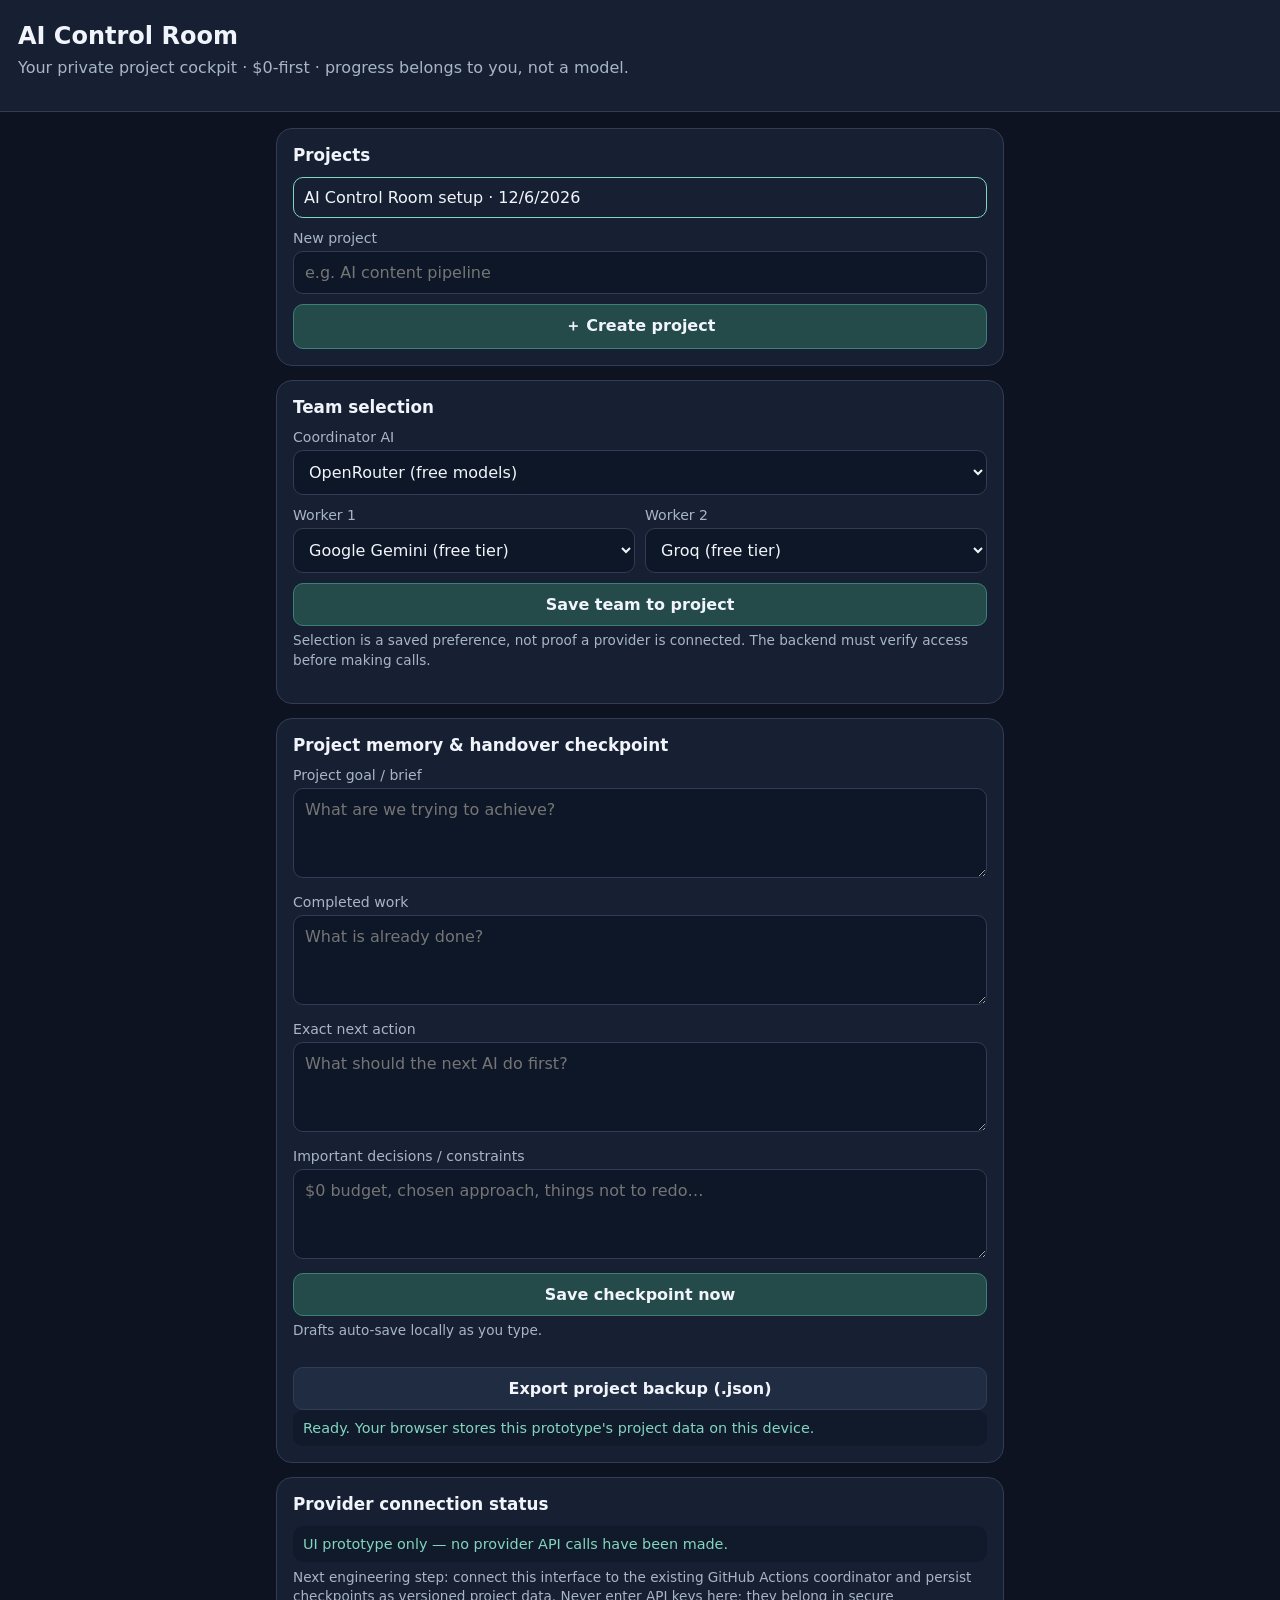
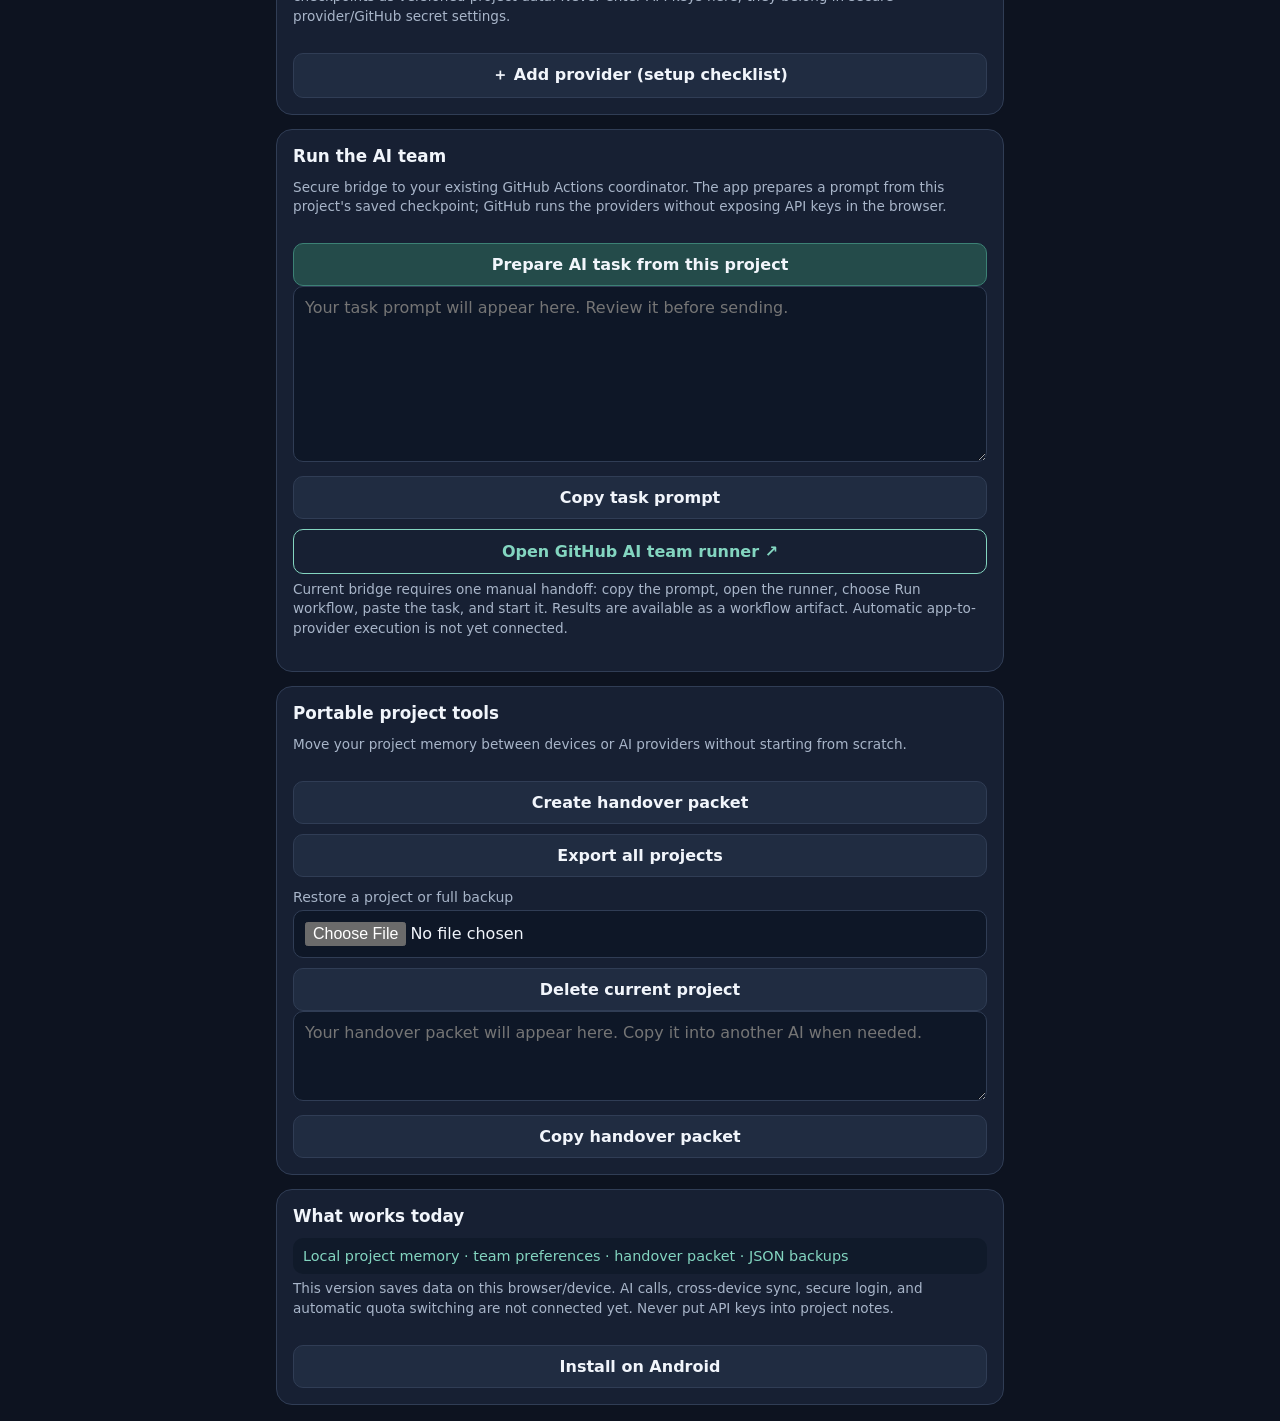
==== control-room/index.html @ c55b8e68 "Add secure task handoff to the existing AI team workflow" ====
<!doctype html>
<html lang="en"><head><meta charset="utf-8"><meta name="viewport" content="width=device-width,initial-scale=1,viewport-fit=cover"><meta name="theme-color" content="#172033"><title>AI Control Room</title><link rel="manifest" href="manifest.webmanifest"><style>
:root{color-scheme:dark;--bg:#0d1320;--panel:#172033;--line:#303d55;--ink:#f1f5fb;--muted:#a8b5c9;--accent:#83d5c0}*{box-sizing:border-box}body{margin:0;background:var(--bg);color:var(--ink);font:16px system-ui,sans-serif}header{padding:22px 18px 16px;background:#172033;border-bottom:1px solid var(--line)}h1{font-size:1.5rem;margin:0 0 5px}p{color:var(--muted);line-height:1.45;margin:.35rem 0 1rem}.wrap{max-width:760px;margin:auto;padding:16px;display:grid;gap:14px}.card{background:var(--panel);border:1px solid var(--line);border-radius:16px;padding:16px}h2{font-size:1.05rem;margin:0 0 12px}label{display:block;color:var(--muted);font-size:.88rem;margin:12px 0 5px}input,select,textarea,button{font:inherit;width:100%;border-radius:10px;border:1px solid var(--line);padding:11px;background:#0e1727;color:var(--ink)}textarea{min-height:90px;resize:vertical}button{background:#244b4a;border-color:#3c8175;font-weight:650;cursor:pointer;margin-top:10px}button.secondary{background:#202c41;border-color:var(--line)}.grid{display:grid;grid-template-columns:1fr 1fr;gap:10px}.status{font-size:.9rem;padding:10px;border-radius:10px;background:#101a2a;color:var(--accent)}.small{font-size:.8rem;color:var(--muted)}.row{display:flex;gap:8px;align-items:center}.row button{width:auto;flex:1}.list{display:grid;gap:8px}.project{padding:10px;border:1px solid var(--line);border-radius:10px;cursor:pointer}.project.active{border-color:var(--accent)}.notice{font-size:.85rem;color:var(--muted)}@media(max-width:480px){.grid{grid-template-columns:1fr}.wrap{padding:12px}header{padding:18px 14px}}
.link-button{display:block;text-align:center;margin-top:10px;padding:12px;border:1px solid var(--accent);border-radius:10px;color:var(--accent);text-decoration:none;font-weight:600}\n</style></head><body>
<header><h1>AI Control Room</h1><p>Your private project cockpit · $0-first · progress belongs to you, not a model.</p></header>
<main class="wrap">
<section class="card"><h2>Projects</h2><div id="projects" class="list"></div><label for="newName">New project</label><input id="newName" placeholder="e.g. AI content pipeline"><button id="create">＋ Create project</button></section>
<section class="card"><h2>Team selection</h2><label for="coordinator">Coordinator AI</label><select id="coordinator"><option>OpenRouter (free models)</option><option>Google Gemini (free tier)</option><option>Groq (free tier)</option><option>Choose later</option></select><div class="grid"><div><label for="worker1">Worker 1</label><select id="worker1"><option>Google Gemini (free tier)</option><option>Groq (free tier)</option><option>OpenRouter (free models)</option><option>Deterministic tools (no AI call)</option></select></div><div><label for="worker2">Worker 2</label><select id="worker2"><option>Groq (free tier)</option><option>OpenRouter (free models)</option><option>Google Gemini (free tier)</option><option>Deterministic tools (no AI call)</option></select></div></div><button id="saveTeam">Save team to project</button><p class="notice">Selection is a saved preference, not proof a provider is connected. The backend must verify access before making calls.</p></section>
<section class="card"><h2>Project memory & handover checkpoint</h2><label for="goal">Project goal / brief</label><textarea id="goal" placeholder="What are we trying to achieve?"></textarea><label for="done">Completed work</label><textarea id="done" placeholder="What is already done?"></textarea><label for="next">Exact next action</label><textarea id="next" placeholder="What should the next AI do first?"></textarea><label for="decisions">Important decisions / constraints</label><textarea id="decisions" placeholder="$0 budget, chosen approach, things not to redo…"></textarea><button id="saveMemory">Save checkpoint now</button><p id="autosaveStatus" class="notice" aria-live="polite">Drafts auto-save locally as you type.</p><button id="export" class="secondary">Export project backup (.json)</button><div id="status" class="status" role="status">Ready. Your browser stores this prototype's project data on this device.</div></section>
<section class="card"><h2>Provider connection status</h2><div class="status">UI prototype only — no provider API calls have been made.</div><p class="notice">Next engineering step: connect this interface to the existing GitHub Actions coordinator and persist checkpoints as versioned project data. Never enter API keys here; they belong in secure provider/GitHub secret settings.</p><button id="addProvider" class="secondary">＋ Add provider (setup checklist)</button><div id="providerHelp" hidden><p>1. Choose a provider with a genuinely free route.<br>2. Create an API key with billing disabled, if supported.<br>3. Add it only in GitHub repository Settings → Secrets and variables → Actions.<br>4. Enable the provider route and run a test. Never paste keys into this app or commit them.</p></div></section>


<section class="card"><h2>Run the AI team</h2><p class="notice">Secure bridge to your existing GitHub Actions coordinator. The app prepares a prompt from this project's saved checkpoint; GitHub runs the providers without exposing API keys in the browser.</p><button id="prepareTask">Prepare AI task from this project</button><textarea id="aiTaskText" placeholder="Your task prompt will appear here. Review it before sending." rows="8"></textarea><button id="copyAiTask" class="secondary">Copy task prompt</button><a href="https://github.com/Astridrosexxx84/Astridrose-automation-/actions/workflows/ai-team-coordinator.yml" target="_blank" rel="noopener noreferrer" class="link-button">Open GitHub AI team runner ↗</a><p class="notice">Current bridge requires one manual handoff: copy the prompt, open the runner, choose Run workflow, paste the task, and start it. Results are available as a workflow artifact. Automatic app-to-provider execution is not yet connected.</p></section>
<section class="card"><h2>Portable project tools</h2><p class="notice">Move your project memory between devices or AI providers without starting from scratch.</p><button id="handover" class="secondary">Create handover packet</button><button id="exportAll" class="secondary">Export all projects</button><label for="importFile">Restore a project or full backup</label><input id="importFile" type="file" accept="application/json,.json"><button id="deleteProject" class="secondary">Delete current project</button><textarea id="handoverText" placeholder="Your handover packet will appear here. Copy it into another AI when needed." readonly></textarea><button id="copyHandover" class="secondary">Copy handover packet</button></section>
<section class="card"><h2>What works today</h2><div class="status">Local project memory · team preferences · handover packet · JSON backups</div><p class="notice">This version saves data on this browser/device. AI calls, cross-device sync, secure login, and automatic quota switching are not connected yet. Never put API keys into project notes.</p><button id="installHelp" class="secondary">Install on Android</button><p id="installText" class="notice" hidden>In Chrome, open the browser menu (⋮) and choose “Add to Home screen” or “Install app”, if offered.</p></section>
</main>
<script>
const $=id=>document.getElementById(id);const KEY='ai-control-room-v1';let db;try{db=JSON.parse(localStorage.getItem(KEY)||'{"projects":[],"active":null}')}catch{db={projects:[],active:null}}
function persist(){localStorage.setItem(KEY,JSON.stringify(db));renderProjects()}
function active(){return db.projects.find(p=>p.id===db.active)}
function blank(name){return{id:Date.now().toString(36)+Math.random().toString(36).slice(2,6),name,team:{coordinator:'OpenRouter (free models)',worker1:'Google Gemini (free tier)',worker2:'Groq (free tier)'},memory:{goal:'',done:'',next:'',decisions:''},updated:new Date().toISOString()}}
function renderProjects(){$('projects').innerHTML='';db.projects.forEach(p=>{const e=document.createElement('div');e.className='project'+(p.id===db.active?' active':'');e.textContent=p.name+' · '+new Date(p.updated).toLocaleDateString();e.onclick=()=>{db.active=p.id;persist();load()};$('projects').append(e)})}
function load(){const p=active();if(!p)return;['coordinator','worker1','worker2'].forEach(k=>$(k).value=p.team[k]);['goal','done','next','decisions'].forEach(k=>$(k).value=p.memory[k]||'');renderProjects()}
function status(t){$('status').textContent=t}
$('create').onclick=()=>{const name=$('newName').value.trim();if(!name)return status('Enter a project name first.');const p=blank(name);db.projects.unshift(p);db.active=p.id;$('newName').value='';persist();load();status('Project created on this device. Save checkpoints as you work.')};
$('saveTeam').onclick=()=>{const p=active();if(!p)return status('Create a project first.');['coordinator','worker1','worker2'].forEach(k=>p.team[k]=$(k).value);p.updated=new Date().toISOString();persist();status('Team preferences saved. Provider connectivity has not yet been tested.')};
$('saveMemory').onclick=()=>{const p=active();if(!p)return status('Create a project first.');['goal','done','next','decisions'].forEach(k=>p.memory[k]=$(k).value);p.updated=new Date().toISOString();persist();status('Checkpoint saved on this device. Export a backup before clearing browser data.')};
$('export').onclick=()=>{const p=active();if(!p)return status('Create a project first.');const blob=new Blob([JSON.stringify(p,null,2)],{type:'application/json'});const a=document.createElement('a');a.href=URL.createObjectURL(blob);a.download=p.name.toLowerCase().replace(/[^a-z0-9]+/g,'-')+'-checkpoint.json';a.click();URL.revokeObjectURL(a.href);status('Project backup exported.')};
$('addProvider').onclick=()=>{$('providerHelp').hidden=!$('providerHelp').hidden};

function autosaveDraft(){const p=active();if(!p)return;['goal','done','next','decisions'].forEach(k=>p.memory[k]=$(k).value);p.updated=new Date().toISOString();try{localStorage.setItem(KEY,JSON.stringify(db));$('autosaveStatus').textContent='Auto-saved on this device · '+new Date().toLocaleTimeString()}catch(err){status('Auto-save failed. Export a backup: '+err.message)}}
['goal','done','next','decisions'].forEach(k=>$(k).addEventListener('input',autosaveDraft));
['coordinator','worker1','worker2'].forEach(k=>$(k).addEventListener('change',()=>{const p=active();if(!p)return;p.team[k]=$(k).value;p.updated=new Date().toISOString();try{localStorage.setItem(KEY,JSON.stringify(db));$('autosaveStatus').textContent='Team preference saved on this device'}catch(err){status('Auto-save failed: '+err.message)}}));

renderProjects();if(!db.projects.length){const p=blank('AI Control Room setup');db.projects.push(p);db.active=p.id;persist()}if(!active())db.active=db.projects[0].id;load();


$("prepareTask").onclick=()=>{const p=active();if(!p)return status("Create a project first.");$("aiTaskText").value=["PROJECT: "+p.name,"GOAL / BRIEF:",p.memory.goal||"(not set)","COMPLETED WORK:",p.memory.done||"(not set)","DECISIONS / CONSTRAINTS:",p.memory.decisions||"(not set)","EXACT NEXT ACTION:",p.memory.next||"(not set)","TEAM PREFERENCES: coordinator="+p.team.coordinator+"; worker 1="+p.team.worker1+"; worker 2="+p.team.worker2,"INSTRUCTIONS: Continue from the saved checkpoint. Do not redo completed work. Use only approved free-tier routes, never paid fallbacks. Preserve partial work if a provider fails. Do not publish or modify external accounts. Return the result, updated completed-work notes, and the next action."].join("\n\n");status("AI task prepared. Review it, copy it, then open the GitHub runner.")};
$("copyAiTask").onclick=async()=>{const value=$("aiTaskText").value;if(!value)return status("Prepare the task first.");try{await navigator.clipboard.writeText(value);status("AI task copied. Paste it into the GitHub workflow input.")}catch{$("aiTaskText").focus();$("aiTaskText").select();status("Clipboard blocked; task text selected for manual copying.")}};

function makeHandover(p){return [
"AI CONTROL ROOM — PROJECT HANDOVER",
"Project: "+p.name,
"Updated: "+p.updated,
"",
"GOAL / BRIEF",
p.memory.goal||"(not set)",
"",
"COMPLETED WORK",
p.memory.done||"(not set)",
"",
"DECISIONS AND CONSTRAINTS",
p.memory.decisions||"(not set)",
"",
"NEXT ACTION — START HERE",
p.memory.next||"(not set)",
"",
"TEAM PREFERENCE (not proof of connection)",
"Coordinator: "+p.team.coordinator,
"Worker 1: "+p.team.worker1,
"Worker 2: "+p.team.worker2,
"",
"INSTRUCTIONS FOR THE NEXT AI",
"Continue from this checkpoint. Do not redo completed work. Respect all constraints. First report what you understand, then perform the exact next action. If blocked, record the blocker and update the next action."
].join("\n")}
$("handover").onclick=()=>{const p=active();if(!p)return status("Create a project first.");$("handoverText").value=makeHandover(p);status("Handover packet created. Copy it or export a backup.")};
$("copyHandover").onclick=async()=>{const value=$("handoverText").value;if(!value)return status("Create the handover packet first.");try{await navigator.clipboard.writeText(value);status("Handover packet copied.")}catch{ $("handoverText").focus();$("handoverText").select();status("Clipboard access was blocked. Text selected so you can copy it manually.")}};
$("exportAll").onclick=()=>{const blob=new Blob([JSON.stringify({format:"ai-control-room-backup",version:1,exported:new Date().toISOString(),projects:db.projects,active:db.active},null,2)],{type:"application/json"});const a=document.createElement("a");a.href=URL.createObjectURL(blob);a.download="ai-control-room-backup.json";a.click();URL.revokeObjectURL(a.href);status("All projects exported.")};
$("importFile").onchange=async event=>{const file=event.target.files&&event.target.files[0];if(!file)return;try{const value=JSON.parse(await file.text());let incoming=Array.isArray(value.projects)?value.projects:[value];incoming=incoming.filter(p=>p&&typeof p.name==="string"&&p.memory&&p.team);if(!incoming.length)throw new Error("No valid project found.");for(const p of incoming){if(!p.id)p.id=Date.now().toString(36)+Math.random().toString(36).slice(2,7);p.memory={goal:"",done:"",next:"",decisions:"",...(p.memory||{})};p.team={coordinator:"Choose later",worker1:"Choose later",worker2:"Choose later",...(p.team||{})};if(!db.projects.some(old=>old.id===p.id))db.projects.push(p)}db.active=incoming[0].id;persist();load();status("Backup imported. Check the project list and save a fresh backup.")}catch(err){status("Import failed: "+err.message)}finally{$("importFile").value=""}};
$("deleteProject").onclick=()=>{const p=active();if(!p)return status("No active project.");if(!confirm("Delete the local project '"+p.name+"'? Export a backup first if you may need it."))return;db.projects=db.projects.filter(x=>x.id!==p.id);if(!db.projects.length){const replacement=blank("New project");db.projects.push(replacement)}db.active=db.projects[0].id;persist();load();$("handoverText").value="";status("Project deleted from this browser.")};
$("installHelp").onclick=()=>{$("installText").hidden=!$("installText").hidden};
if("serviceWorker" in navigator && location.protocol.startsWith("http"))navigator.serviceWorker.register("./sw.js").catch(()=>{});
</script></body></html>
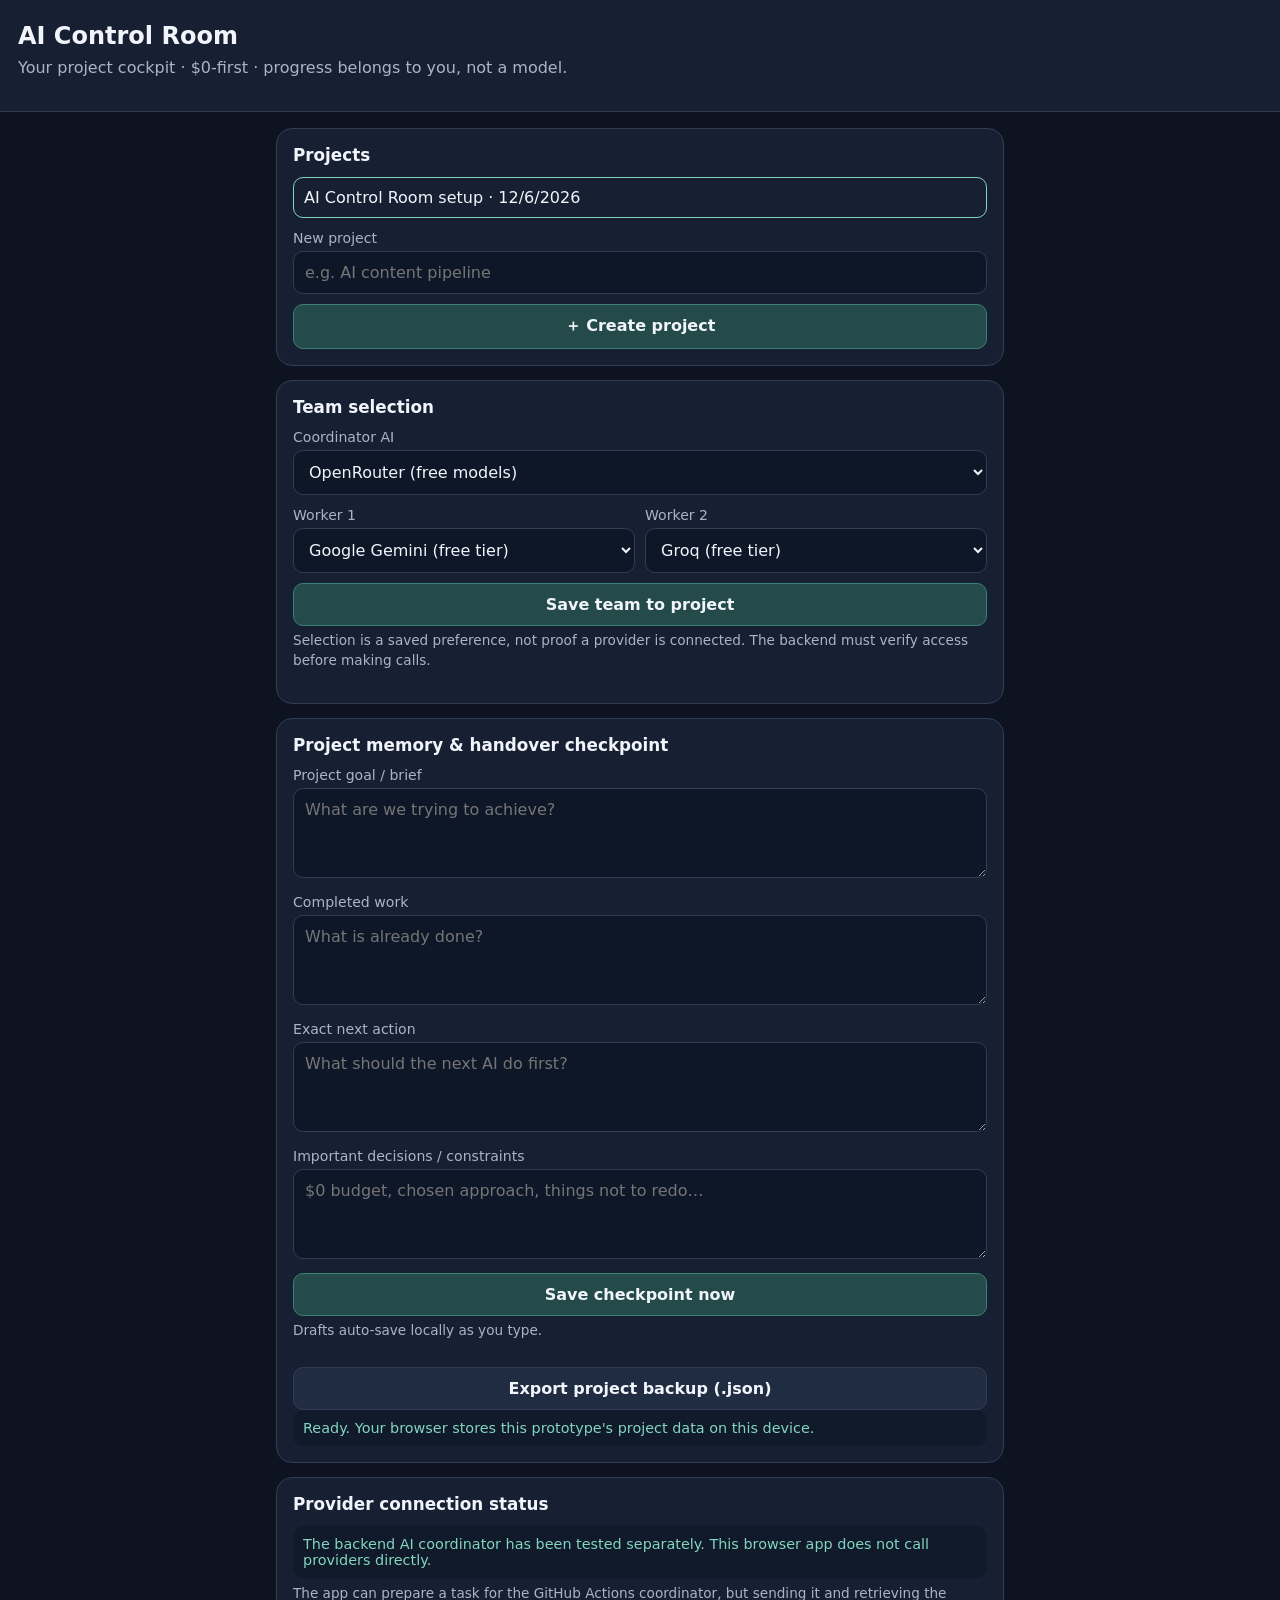
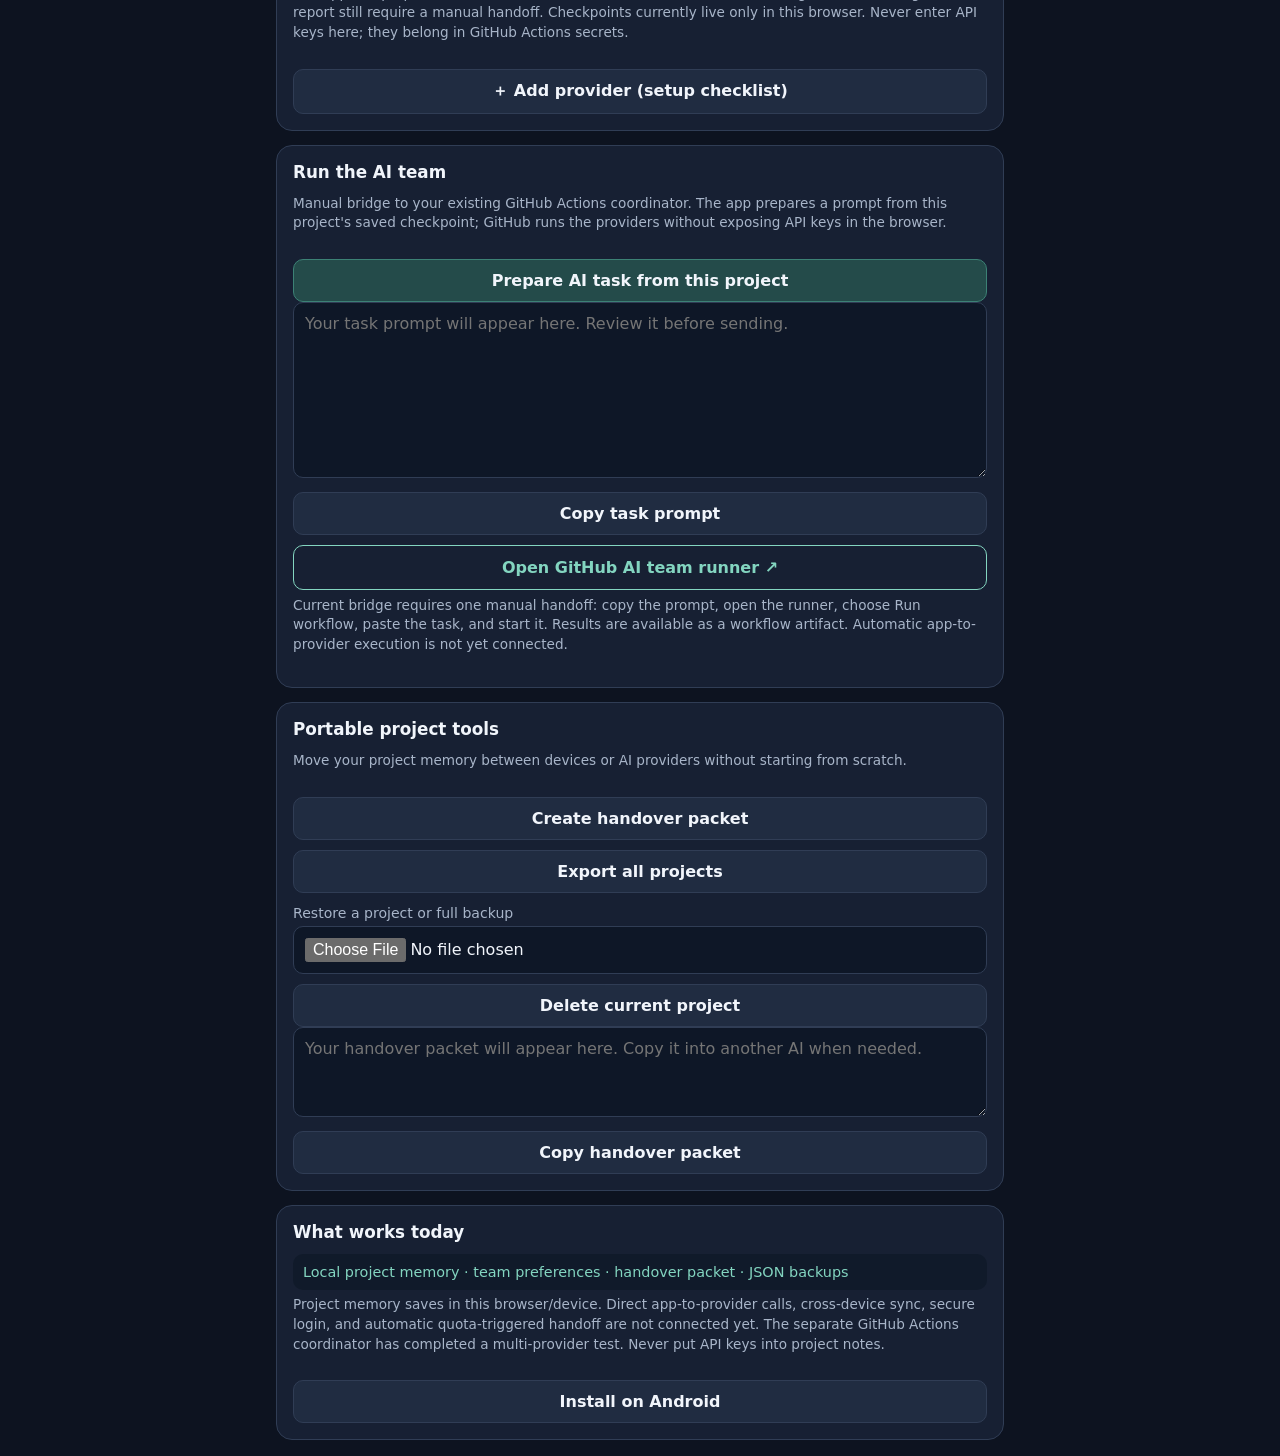
==== commit fbf60377: "Clarify the Control Room's manual AI bridge and local-only memory" ====
--- a/control-room/index.html
+++ b/control-room/index.html
@@ -2,17 +2,17 @@
 <html lang="en"><head><meta charset="utf-8"><meta name="viewport" content="width=device-width,initial-scale=1,viewport-fit=cover"><meta name="theme-color" content="#172033"><title>AI Control Room</title><link rel="manifest" href="manifest.webmanifest"><style>
 :root{color-scheme:dark;--bg:#0d1320;--panel:#172033;--line:#303d55;--ink:#f1f5fb;--muted:#a8b5c9;--accent:#83d5c0}*{box-sizing:border-box}body{margin:0;background:var(--bg);color:var(--ink);font:16px system-ui,sans-serif}header{padding:22px 18px 16px;background:#172033;border-bottom:1px solid var(--line)}h1{font-size:1.5rem;margin:0 0 5px}p{color:var(--muted);line-height:1.45;margin:.35rem 0 1rem}.wrap{max-width:760px;margin:auto;padding:16px;display:grid;gap:14px}.card{background:var(--panel);border:1px solid var(--line);border-radius:16px;padding:16px}h2{font-size:1.05rem;margin:0 0 12px}label{display:block;color:var(--muted);font-size:.88rem;margin:12px 0 5px}input,select,textarea,button{font:inherit;width:100%;border-radius:10px;border:1px solid var(--line);padding:11px;background:#0e1727;color:var(--ink)}textarea{min-height:90px;resize:vertical}button{background:#244b4a;border-color:#3c8175;font-weight:650;cursor:pointer;margin-top:10px}button.secondary{background:#202c41;border-color:var(--line)}.grid{display:grid;grid-template-columns:1fr 1fr;gap:10px}.status{font-size:.9rem;padding:10px;border-radius:10px;background:#101a2a;color:var(--accent)}.small{font-size:.8rem;color:var(--muted)}.row{display:flex;gap:8px;align-items:center}.row button{width:auto;flex:1}.list{display:grid;gap:8px}.project{padding:10px;border:1px solid var(--line);border-radius:10px;cursor:pointer}.project.active{border-color:var(--accent)}.notice{font-size:.85rem;color:var(--muted)}@media(max-width:480px){.grid{grid-template-columns:1fr}.wrap{padding:12px}header{padding:18px 14px}}
 .link-button{display:block;text-align:center;margin-top:10px;padding:12px;border:1px solid var(--accent);border-radius:10px;color:var(--accent);text-decoration:none;font-weight:600}\n</style></head><body>
-<header><h1>AI Control Room</h1><p>Your private project cockpit · $0-first · progress belongs to you, not a model.</p></header>
+<header><h1>AI Control Room</h1><p>Your project cockpit · $0-first · progress belongs to you, not a model.</p></header>
 <main class="wrap">
 <section class="card"><h2>Projects</h2><div id="projects" class="list"></div><label for="newName">New project</label><input id="newName" placeholder="e.g. AI content pipeline"><button id="create">＋ Create project</button></section>
 <section class="card"><h2>Team selection</h2><label for="coordinator">Coordinator AI</label><select id="coordinator"><option>OpenRouter (free models)</option><option>Google Gemini (free tier)</option><option>Groq (free tier)</option><option>Choose later</option></select><div class="grid"><div><label for="worker1">Worker 1</label><select id="worker1"><option>Google Gemini (free tier)</option><option>Groq (free tier)</option><option>OpenRouter (free models)</option><option>Deterministic tools (no AI call)</option></select></div><div><label for="worker2">Worker 2</label><select id="worker2"><option>Groq (free tier)</option><option>OpenRouter (free models)</option><option>Google Gemini (free tier)</option><option>Deterministic tools (no AI call)</option></select></div></div><button id="saveTeam">Save team to project</button><p class="notice">Selection is a saved preference, not proof a provider is connected. The backend must verify access before making calls.</p></section>
 <section class="card"><h2>Project memory & handover checkpoint</h2><label for="goal">Project goal / brief</label><textarea id="goal" placeholder="What are we trying to achieve?"></textarea><label for="done">Completed work</label><textarea id="done" placeholder="What is already done?"></textarea><label for="next">Exact next action</label><textarea id="next" placeholder="What should the next AI do first?"></textarea><label for="decisions">Important decisions / constraints</label><textarea id="decisions" placeholder="$0 budget, chosen approach, things not to redo…"></textarea><button id="saveMemory">Save checkpoint now</button><p id="autosaveStatus" class="notice" aria-live="polite">Drafts auto-save locally as you type.</p><button id="export" class="secondary">Export project backup (.json)</button><div id="status" class="status" role="status">Ready. Your browser stores this prototype's project data on this device.</div></section>
-<section class="card"><h2>Provider connection status</h2><div class="status">UI prototype only — no provider API calls have been made.</div><p class="notice">Next engineering step: connect this interface to the existing GitHub Actions coordinator and persist checkpoints as versioned project data. Never enter API keys here; they belong in secure provider/GitHub secret settings.</p><button id="addProvider" class="secondary">＋ Add provider (setup checklist)</button><div id="providerHelp" hidden><p>1. Choose a provider with a genuinely free route.<br>2. Create an API key with billing disabled, if supported.<br>3. Add it only in GitHub repository Settings → Secrets and variables → Actions.<br>4. Enable the provider route and run a test. Never paste keys into this app or commit them.</p></div></section>
+<section class="card"><h2>Provider connection status</h2><div class="status">The backend AI coordinator has been tested separately. This browser app does not call providers directly.</div><p class="notice">The app can prepare a task for the GitHub Actions coordinator, but sending it and retrieving the report still require a manual handoff. Checkpoints currently live only in this browser. Never enter API keys here; they belong in GitHub Actions secrets.</p><button id="addProvider" class="secondary">＋ Add provider (setup checklist)</button><div id="providerHelp" hidden><p>1. Choose a provider with a genuinely free route.<br>2. Create an API key with billing disabled, if supported.<br>3. Add it only in GitHub repository Settings → Secrets and variables → Actions.<br>4. Enable the provider route and run a test. Never paste keys into this app or commit them.</p></div></section>
 
 
-<section class="card"><h2>Run the AI team</h2><p class="notice">Secure bridge to your existing GitHub Actions coordinator. The app prepares a prompt from this project's saved checkpoint; GitHub runs the providers without exposing API keys in the browser.</p><button id="prepareTask">Prepare AI task from this project</button><textarea id="aiTaskText" placeholder="Your task prompt will appear here. Review it before sending." rows="8"></textarea><button id="copyAiTask" class="secondary">Copy task prompt</button><a href="https://github.com/Astridrosexxx84/Astridrose-automation-/actions/workflows/ai-team-coordinator.yml" target="_blank" rel="noopener noreferrer" class="link-button">Open GitHub AI team runner ↗</a><p class="notice">Current bridge requires one manual handoff: copy the prompt, open the runner, choose Run workflow, paste the task, and start it. Results are available as a workflow artifact. Automatic app-to-provider execution is not yet connected.</p></section>
+<section class="card"><h2>Run the AI team</h2><p class="notice">Manual bridge to your existing GitHub Actions coordinator. The app prepares a prompt from this project's saved checkpoint; GitHub runs the providers without exposing API keys in the browser.</p><button id="prepareTask">Prepare AI task from this project</button><textarea id="aiTaskText" placeholder="Your task prompt will appear here. Review it before sending." rows="8"></textarea><button id="copyAiTask" class="secondary">Copy task prompt</button><a href="https://github.com/Astridrosexxx84/Astridrose-automation-/actions/workflows/ai-team-coordinator.yml" target="_blank" rel="noopener noreferrer" class="link-button">Open GitHub AI team runner ↗</a><p class="notice">Current bridge requires one manual handoff: copy the prompt, open the runner, choose Run workflow, paste the task, and start it. Results are available as a workflow artifact. Automatic app-to-provider execution is not yet connected.</p></section>
 <section class="card"><h2>Portable project tools</h2><p class="notice">Move your project memory between devices or AI providers without starting from scratch.</p><button id="handover" class="secondary">Create handover packet</button><button id="exportAll" class="secondary">Export all projects</button><label for="importFile">Restore a project or full backup</label><input id="importFile" type="file" accept="application/json,.json"><button id="deleteProject" class="secondary">Delete current project</button><textarea id="handoverText" placeholder="Your handover packet will appear here. Copy it into another AI when needed." readonly></textarea><button id="copyHandover" class="secondary">Copy handover packet</button></section>
-<section class="card"><h2>What works today</h2><div class="status">Local project memory · team preferences · handover packet · JSON backups</div><p class="notice">This version saves data on this browser/device. AI calls, cross-device sync, secure login, and automatic quota switching are not connected yet. Never put API keys into project notes.</p><button id="installHelp" class="secondary">Install on Android</button><p id="installText" class="notice" hidden>In Chrome, open the browser menu (⋮) and choose “Add to Home screen” or “Install app”, if offered.</p></section>
+<section class="card"><h2>What works today</h2><div class="status">Local project memory · team preferences · handover packet · JSON backups</div><p class="notice">Project memory saves in this browser/device. Direct app-to-provider calls, cross-device sync, secure login, and automatic quota-triggered handoff are not connected yet. The separate GitHub Actions coordinator has completed a multi-provider test. Never put API keys into project notes.</p><button id="installHelp" class="secondary">Install on Android</button><p id="installText" class="notice" hidden>In Chrome, open the browser menu (⋮) and choose “Add to Home screen” or “Install app”, if offered.</p></section>
 </main>
 <script>
 const $=id=>document.getElementById(id);const KEY='ai-control-room-v1';let db;try{db=JSON.parse(localStorage.getItem(KEY)||'{"projects":[],"active":null}')}catch{db={projects:[],active:null}}
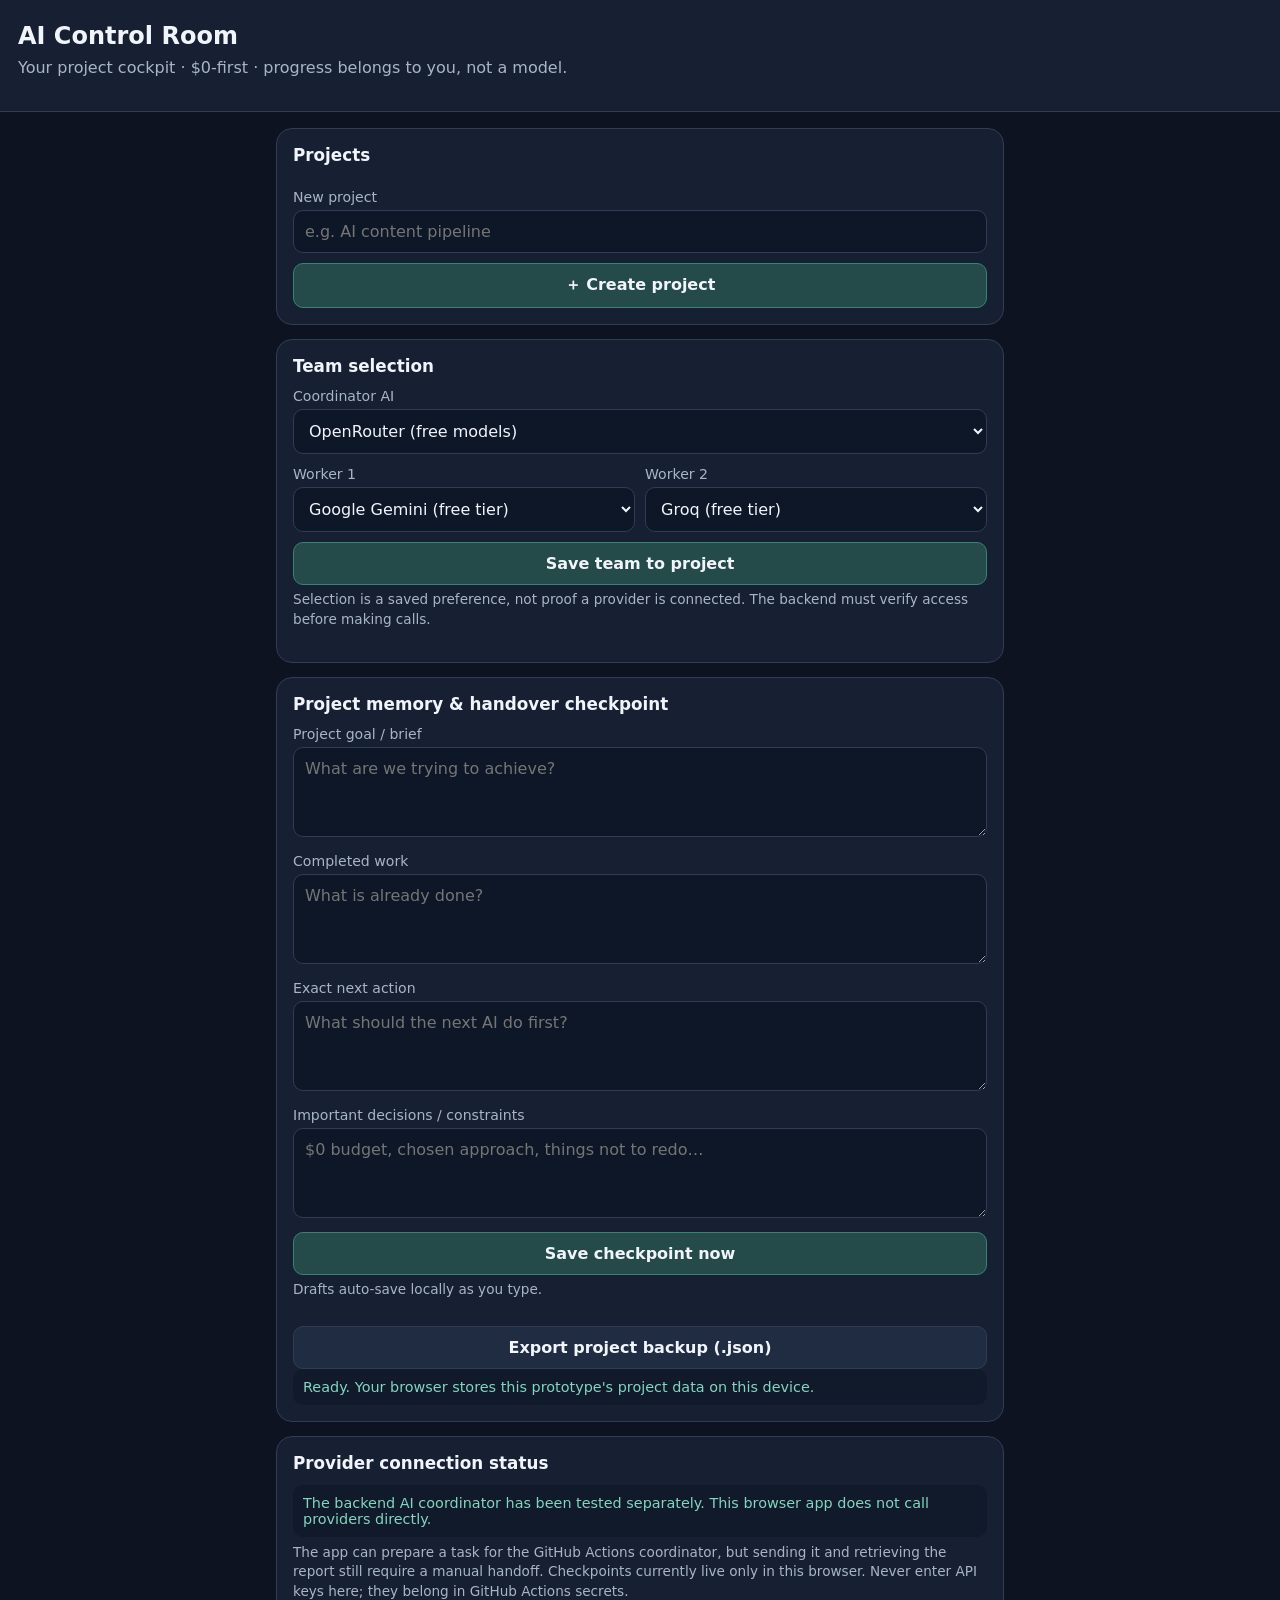
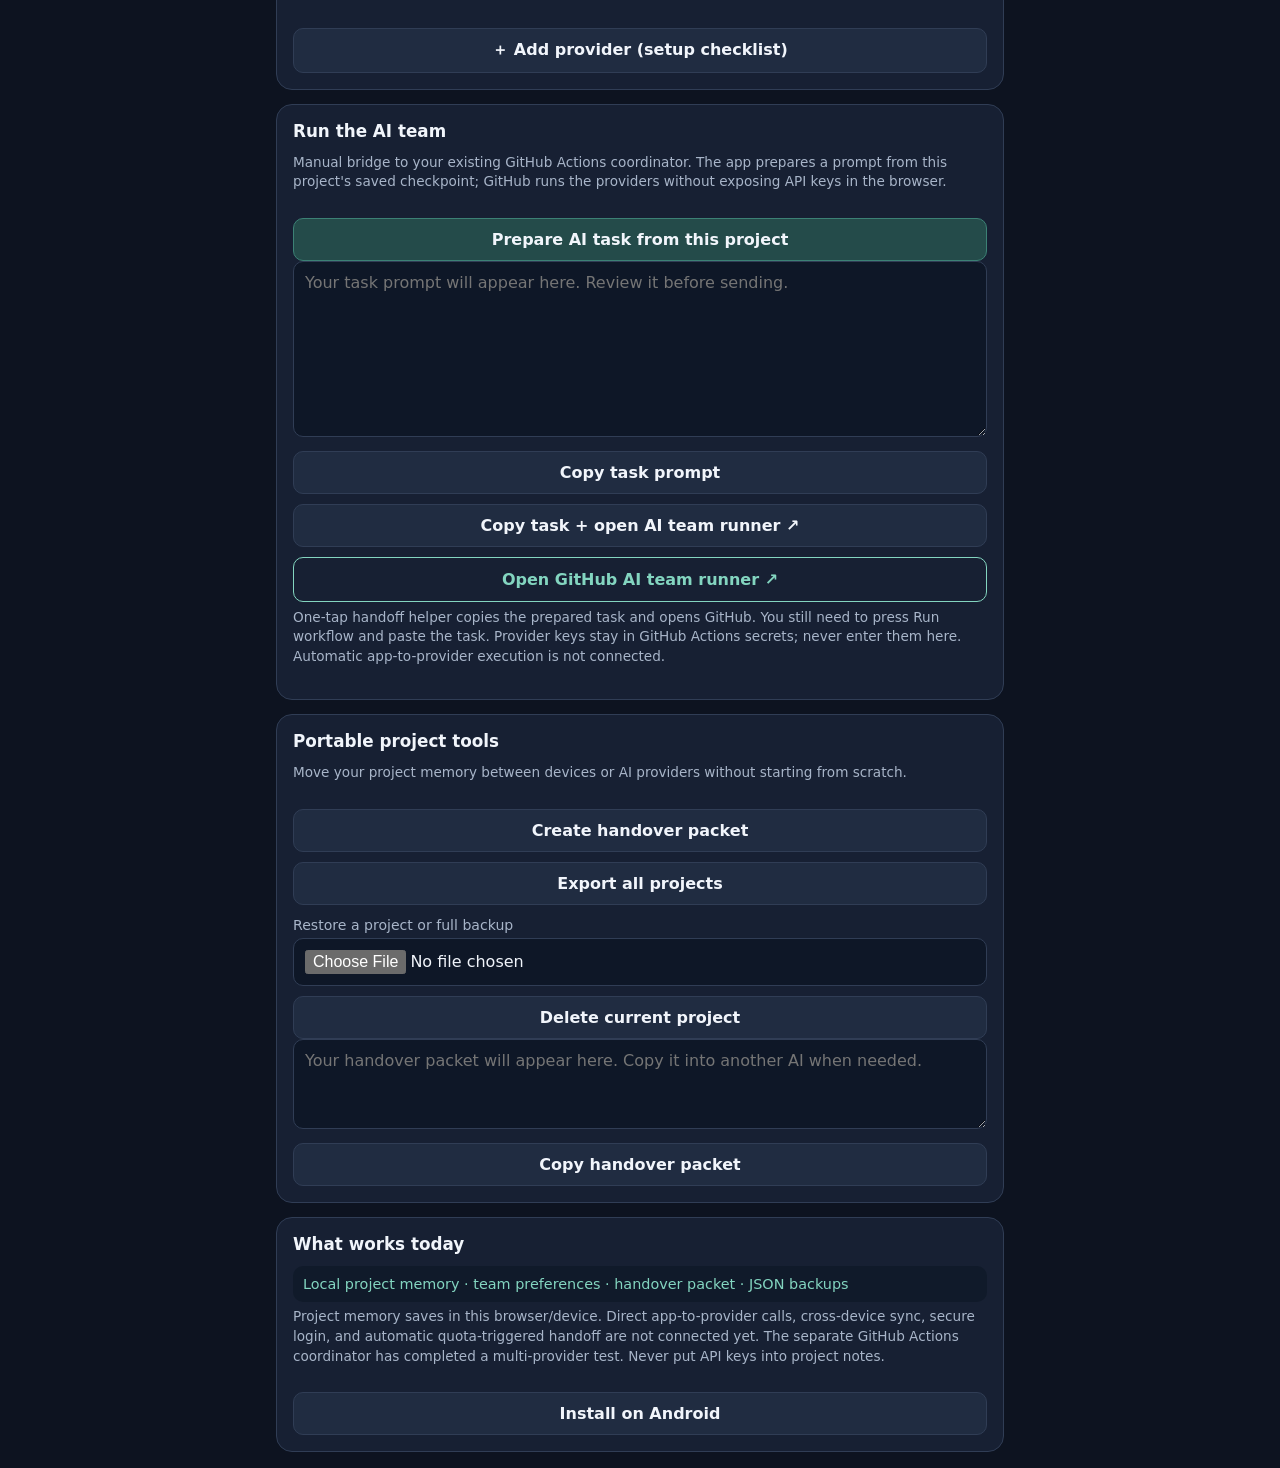
==== commit dda63087: "Add one-tap AI team handoff helper and strengthen pipeline task context" ====
--- a/control-room/index.html
+++ b/control-room/index.html
@@ -10,7 +10,7 @@
 <section class="card"><h2>Provider connection status</h2><div class="status">The backend AI coordinator has been tested separately. This browser app does not call providers directly.</div><p class="notice">The app can prepare a task for the GitHub Actions coordinator, but sending it and retrieving the report still require a manual handoff. Checkpoints currently live only in this browser. Never enter API keys here; they belong in GitHub Actions secrets.</p><button id="addProvider" class="secondary">＋ Add provider (setup checklist)</button><div id="providerHelp" hidden><p>1. Choose a provider with a genuinely free route.<br>2. Create an API key with billing disabled, if supported.<br>3. Add it only in GitHub repository Settings → Secrets and variables → Actions.<br>4. Enable the provider route and run a test. Never paste keys into this app or commit them.</p></div></section>
 
 
-<section class="card"><h2>Run the AI team</h2><p class="notice">Manual bridge to your existing GitHub Actions coordinator. The app prepares a prompt from this project's saved checkpoint; GitHub runs the providers without exposing API keys in the browser.</p><button id="prepareTask">Prepare AI task from this project</button><textarea id="aiTaskText" placeholder="Your task prompt will appear here. Review it before sending." rows="8"></textarea><button id="copyAiTask" class="secondary">Copy task prompt</button><a href="https://github.com/Astridrosexxx84/Astridrose-automation-/actions/workflows/ai-team-coordinator.yml" target="_blank" rel="noopener noreferrer" class="link-button">Open GitHub AI team runner ↗</a><p class="notice">Current bridge requires one manual handoff: copy the prompt, open the runner, choose Run workflow, paste the task, and start it. Results are available as a workflow artifact. Automatic app-to-provider execution is not yet connected.</p></section>
+<section class="card"><h2>Run the AI team</h2><p class="notice">Manual bridge to your existing GitHub Actions coordinator. The app prepares a prompt from this project's saved checkpoint; GitHub runs the providers without exposing API keys in the browser.</p><button id="prepareTask">Prepare AI task from this project</button><textarea id="aiTaskText" placeholder="Your task prompt will appear here. Review it before sending." rows="8"></textarea><button id="copyAiTask" class="secondary">Copy task prompt</button><button id="launchAiTeam" class="secondary">Copy task + open AI team runner ↗</button><a href="https://github.com/Astridrosexxx84/Astridrose-automation-/actions/workflows/ai-team-coordinator.yml" target="_blank" rel="noopener noreferrer" class="link-button">Open GitHub AI team runner ↗</a><p class="notice">One-tap handoff helper copies the prepared task and opens GitHub. You still need to press Run workflow and paste the task. Provider keys stay in GitHub Actions secrets; never enter them here. Automatic app-to-provider execution is not connected.</p></section>
 <section class="card"><h2>Portable project tools</h2><p class="notice">Move your project memory between devices or AI providers without starting from scratch.</p><button id="handover" class="secondary">Create handover packet</button><button id="exportAll" class="secondary">Export all projects</button><label for="importFile">Restore a project or full backup</label><input id="importFile" type="file" accept="application/json,.json"><button id="deleteProject" class="secondary">Delete current project</button><textarea id="handoverText" placeholder="Your handover packet will appear here. Copy it into another AI when needed." readonly></textarea><button id="copyHandover" class="secondary">Copy handover packet</button></section>
 <section class="card"><h2>What works today</h2><div class="status">Local project memory · team preferences · handover packet · JSON backups</div><p class="notice">Project memory saves in this browser/device. Direct app-to-provider calls, cross-device sync, secure login, and automatic quota-triggered handoff are not connected yet. The separate GitHub Actions coordinator has completed a multi-provider test. Never put API keys into project notes.</p><button id="installHelp" class="secondary">Install on Android</button><p id="installText" class="notice" hidden>In Chrome, open the browser menu (⋮) and choose “Add to Home screen” or “Install app”, if offered.</p></section>
 </main>
@@ -35,8 +35,8 @@
 renderProjects();if(!db.projects.length){const p=blank('AI Control Room setup');db.projects.push(p);db.active=p.id;persist()}if(!active())db.active=db.projects[0].id;load();
 
 
-$("prepareTask").onclick=()=>{const p=active();if(!p)return status("Create a project first.");$("aiTaskText").value=["PROJECT: "+p.name,"GOAL / BRIEF:",p.memory.goal||"(not set)","COMPLETED WORK:",p.memory.done||"(not set)","DECISIONS / CONSTRAINTS:",p.memory.decisions||"(not set)","EXACT NEXT ACTION:",p.memory.next||"(not set)","TEAM PREFERENCES: coordinator="+p.team.coordinator+"; worker 1="+p.team.worker1+"; worker 2="+p.team.worker2,"INSTRUCTIONS: Continue from the saved checkpoint. Do not redo completed work. Use only approved free-tier routes, never paid fallbacks. Preserve partial work if a provider fails. Do not publish or modify external accounts. Return the result, updated completed-work notes, and the next action."].join("\n\n");status("AI task prepared. Review it, copy it, then open the GitHub runner.")};
-$("copyAiTask").onclick=async()=>{const value=$("aiTaskText").value;if(!value)return status("Prepare the task first.");try{await navigator.clipboard.writeText(value);status("AI task copied. Paste it into the GitHub workflow input.")}catch{$("aiTaskText").focus();$("aiTaskText").select();status("Clipboard blocked; task text selected for manual copying.")}};
+$("prepareTask").onclick=()=>{const p=active();if(!p)return status("Create a project first.");$("aiTaskText").value=["PROJECT: "+p.name,"GOAL / BRIEF:",p.memory.goal||"(not set)","COMPLETED WORK:",p.memory.done||"(not set)","DECISIONS / CONSTRAINTS:",p.memory.decisions||"(not set)","EXACT NEXT ACTION:",p.memory.next||"(not set)","TEAM PREFERENCES: coordinator="+p.team.coordinator+"; worker 1="+p.team.worker1+"; worker 2="+p.team.worker2,"PIPELINE CONTEXT: This is one coordinated trend-led content pipeline: choose a promising topic; research and verify it; source relevant free/licensed images and video; add suitable free stock media and AI assets only where they help; build a coherent storyline and storyboard; assemble a short-video draft with phone-friendly free tools; retain human review before publishing; measure audience response and iterate. Monetisation comes later, after we have a few good videos and initial audience signals.\",\"INSTRUCTIONS: Continue from the saved checkpoint. Work on the broad pipeline as a whole and prioritise execution over endless planning. Do not redo completed work. Use only genuinely free routes and never fall back to paid services. Preserve partial work if a provider fails. Do not publish content or modify external accounts. Separate verified facts from assumptions. Return (1) what is already working, (2) what remains disconnected, (3) the highest-value next implementation step, (4) exact steps/files needed, (5) updated completed-work notes and next action."].join("\n\n");status("AI task prepared. Review it, copy it, then open the GitHub runner.")};
+$("copyAiTask").onclick=async()=>{const value=$("aiTaskText").value;if(!value)return status("Prepare the task first.");try{await navigator.clipboard.writeText(value);status("AI task copied. Paste it into the GitHub workflow input.")}catch{$("aiTaskText").focus();$("aiTaskText").select();status("Clipboard blocked; task text selected for manual copying.")}};\n$("launchAiTeam").onclick=async()=>{const value=$("aiTaskText").value;if(!value){status("Prepare the task first.");return}const runner="https://github.com/Astridrosexxx84/Astridrose-automation-/actions/workflows/ai-team-coordinator.yml";window.open(runner,"_blank","noopener");try{await navigator.clipboard.writeText(value);status("Task copied and GitHub runner opened. Tap Run workflow, paste the task, then start the run.")}catch{$("aiTaskText").focus();$("aiTaskText").select();status("GitHub runner opened. Clipboard was blocked, so task text is selected for manual copying.")}};
 
 function makeHandover(p){return [
 "AI CONTROL ROOM — PROJECT HANDOVER",
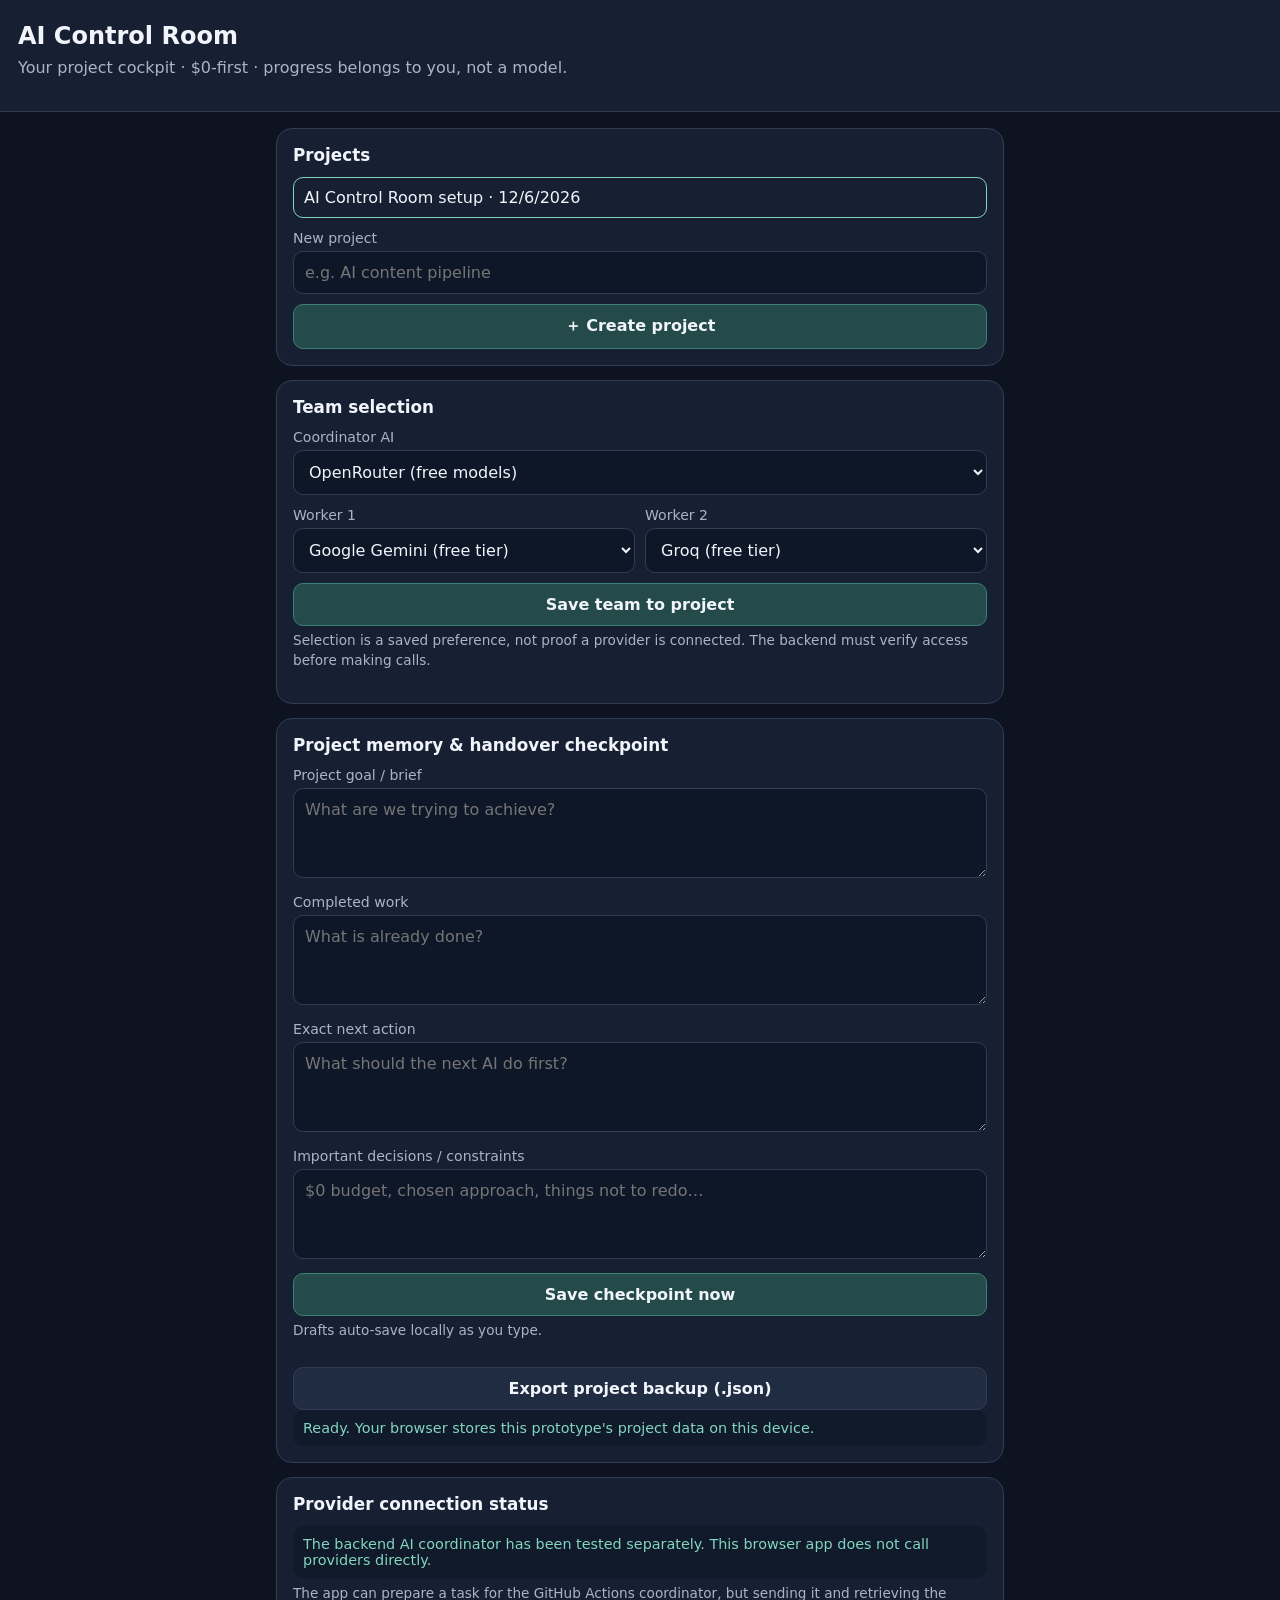
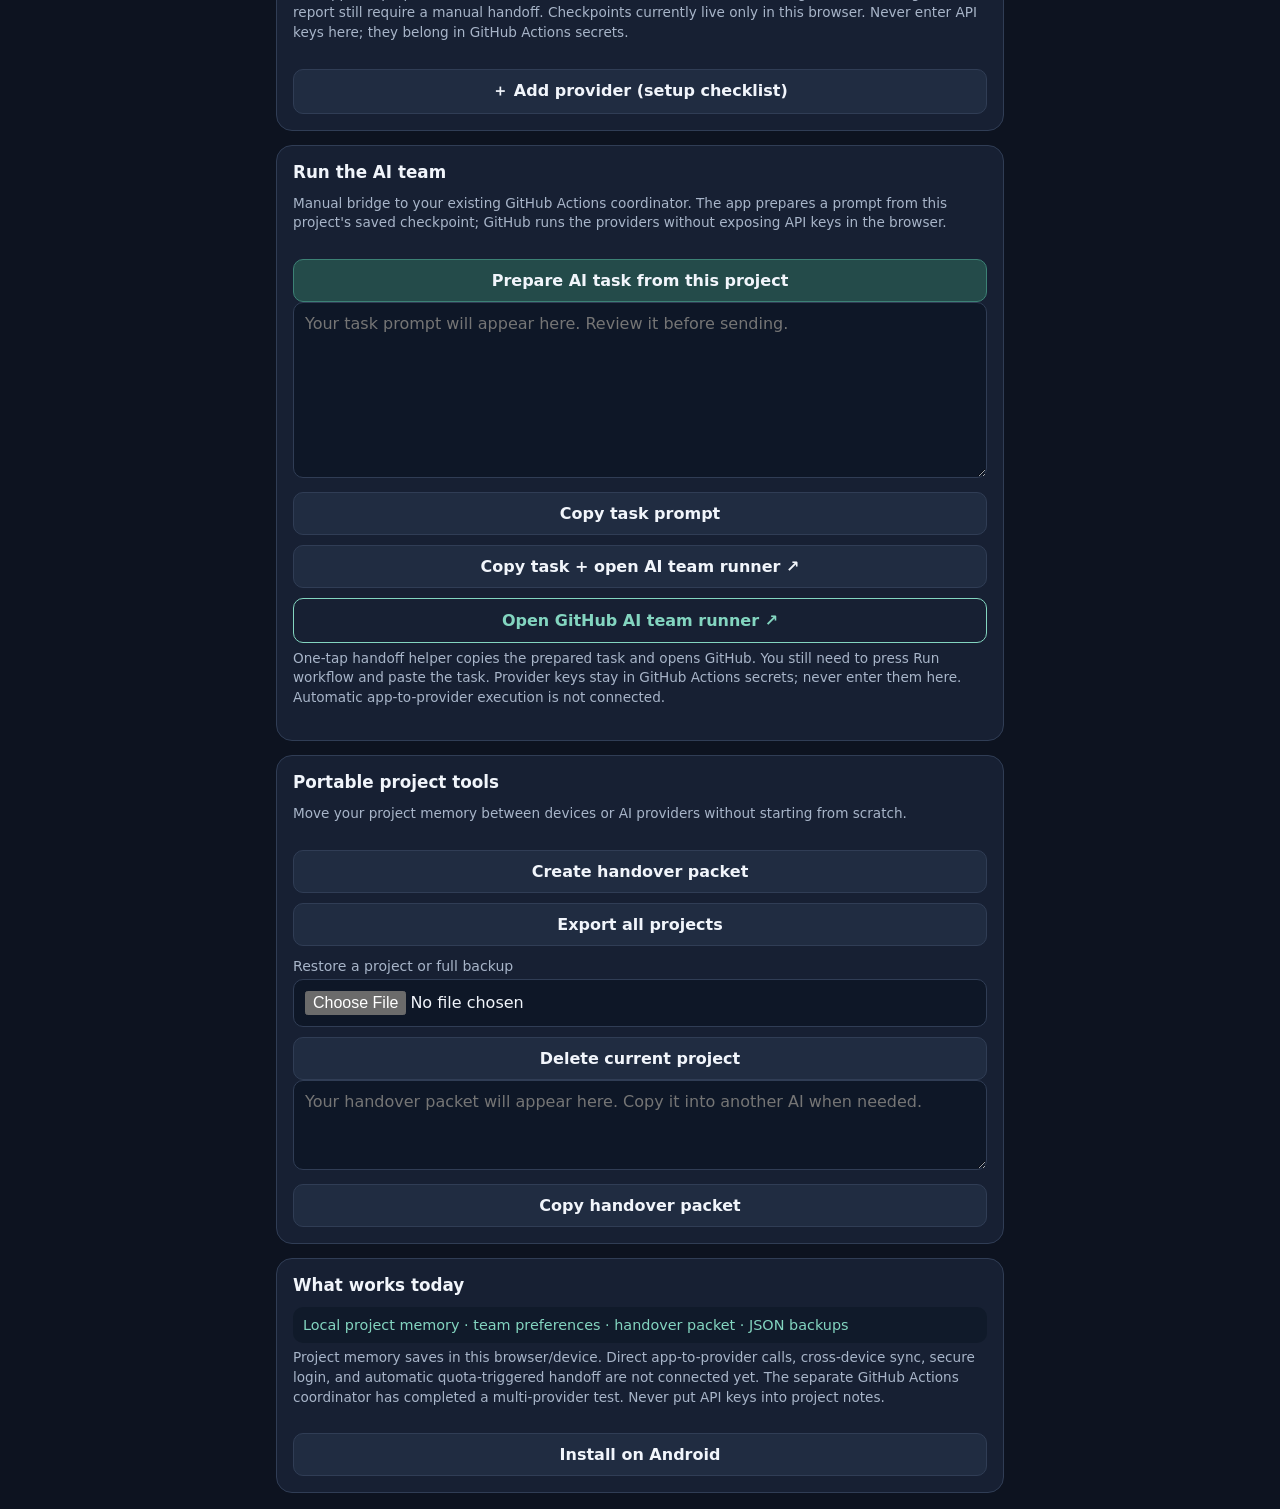
==== commit 1b1968f0: "Fix handoff helper JavaScript line break" ====
--- a/control-room/index.html
+++ b/control-room/index.html
@@ -35,8 +35,9 @@
 renderProjects();if(!db.projects.length){const p=blank('AI Control Room setup');db.projects.push(p);db.active=p.id;persist()}if(!active())db.active=db.projects[0].id;load();
 
 
-$("prepareTask").onclick=()=>{const p=active();if(!p)return status("Create a project first.");$("aiTaskText").value=["PROJECT: "+p.name,"GOAL / BRIEF:",p.memory.goal||"(not set)","COMPLETED WORK:",p.memory.done||"(not set)","DECISIONS / CONSTRAINTS:",p.memory.decisions||"(not set)","EXACT NEXT ACTION:",p.memory.next||"(not set)","TEAM PREFERENCES: coordinator="+p.team.coordinator+"; worker 1="+p.team.worker1+"; worker 2="+p.team.worker2,"PIPELINE CONTEXT: This is one coordinated trend-led content pipeline: choose a promising topic; research and verify it; source relevant free/licensed images and video; add suitable free stock media and AI assets only where they help; build a coherent storyline and storyboard; assemble a short-video draft with phone-friendly free tools; retain human review before publishing; measure audience response and iterate. Monetisation comes later, after we have a few good videos and initial audience signals.\",\"INSTRUCTIONS: Continue from the saved checkpoint. Work on the broad pipeline as a whole and prioritise execution over endless planning. Do not redo completed work. Use only genuinely free routes and never fall back to paid services. Preserve partial work if a provider fails. Do not publish content or modify external accounts. Separate verified facts from assumptions. Return (1) what is already working, (2) what remains disconnected, (3) the highest-value next implementation step, (4) exact steps/files needed, (5) updated completed-work notes and next action."].join("\n\n");status("AI task prepared. Review it, copy it, then open the GitHub runner.")};
-$("copyAiTask").onclick=async()=>{const value=$("aiTaskText").value;if(!value)return status("Prepare the task first.");try{await navigator.clipboard.writeText(value);status("AI task copied. Paste it into the GitHub workflow input.")}catch{$("aiTaskText").focus();$("aiTaskText").select();status("Clipboard blocked; task text selected for manual copying.")}};\n$("launchAiTeam").onclick=async()=>{const value=$("aiTaskText").value;if(!value){status("Prepare the task first.");return}const runner="https://github.com/Astridrosexxx84/Astridrose-automation-/actions/workflows/ai-team-coordinator.yml";window.open(runner,"_blank","noopener");try{await navigator.clipboard.writeText(value);status("Task copied and GitHub runner opened. Tap Run workflow, paste the task, then start the run.")}catch{$("aiTaskText").focus();$("aiTaskText").select();status("GitHub runner opened. Clipboard was blocked, so task text is selected for manual copying.")}};
+$("prepareTask").onclick=()=>{const p=active();if(!p)return status("Create a project first.");$("aiTaskText").value=["PROJECT: "+p.name,"GOAL / BRIEF:",p.memory.goal||"(not set)","COMPLETED WORK:",p.memory.done||"(not set)","DECISIONS / CONSTRAINTS:",p.memory.decisions||"(not set)","EXACT NEXT ACTION:",p.memory.next||"(not set)","TEAM PREFERENCES: coordinator="+p.team.coordinator+"; worker 1="+p.team.worker1+"; worker 2="+p.team.worker2,"PIPELINE CONTEXT: This is one coordinated trend-led content pipeline: choose a promising topic; research and verify it; source relevant free/licensed images and video; add suitable free stock media and AI assets only where they help; build a coherent storyline and storyboard; assemble a short-video draft with phone-friendly free tools; retain human review before publishing; measure audience response and iterate. Monetisation comes later, after we have a few good videos and initial audience signals.","INSTRUCTIONS: Continue from the saved checkpoint. Work on the broad pipeline as a whole and prioritise execution over endless planning. Do not redo completed work. Use only genuinely free routes and never fall back to paid services. Preserve partial work if a provider fails. Do not publish content or modify external accounts. Separate verified facts from assumptions. Return (1) what is already working, (2) what remains disconnected, (3) the highest-value next implementation step, (4) exact steps/files needed, (5) updated completed-work notes and next action."].join("\n\n");status("AI task prepared. Review it, copy it, then open the GitHub runner.")};
+$("copyAiTask").onclick=async()=>{const value=$("aiTaskText").value;if(!value)return status("Prepare the task first.");try{await navigator.clipboard.writeText(value);status("AI task copied. Paste it into the GitHub workflow input.")}catch{$("aiTaskText").focus();$("aiTaskText").select();status("Clipboard blocked; task text selected for manual copying.")}};
+$("launchAiTeam").onclick=async()=>{const value=$("aiTaskText").value;if(!value){status("Prepare the task first.");return}const runner="https://github.com/Astridrosexxx84/Astridrose-automation-/actions/workflows/ai-team-coordinator.yml";window.open(runner,"_blank","noopener");try{await navigator.clipboard.writeText(value);status("Task copied and GitHub runner opened. Tap Run workflow, paste the task, then start the run.")}catch{$("aiTaskText").focus();$("aiTaskText").select();status("GitHub runner opened. Clipboard was blocked, so task text is selected for manual copying.")}};
 
 function makeHandover(p){return [
 "AI CONTROL ROOM — PROJECT HANDOVER",
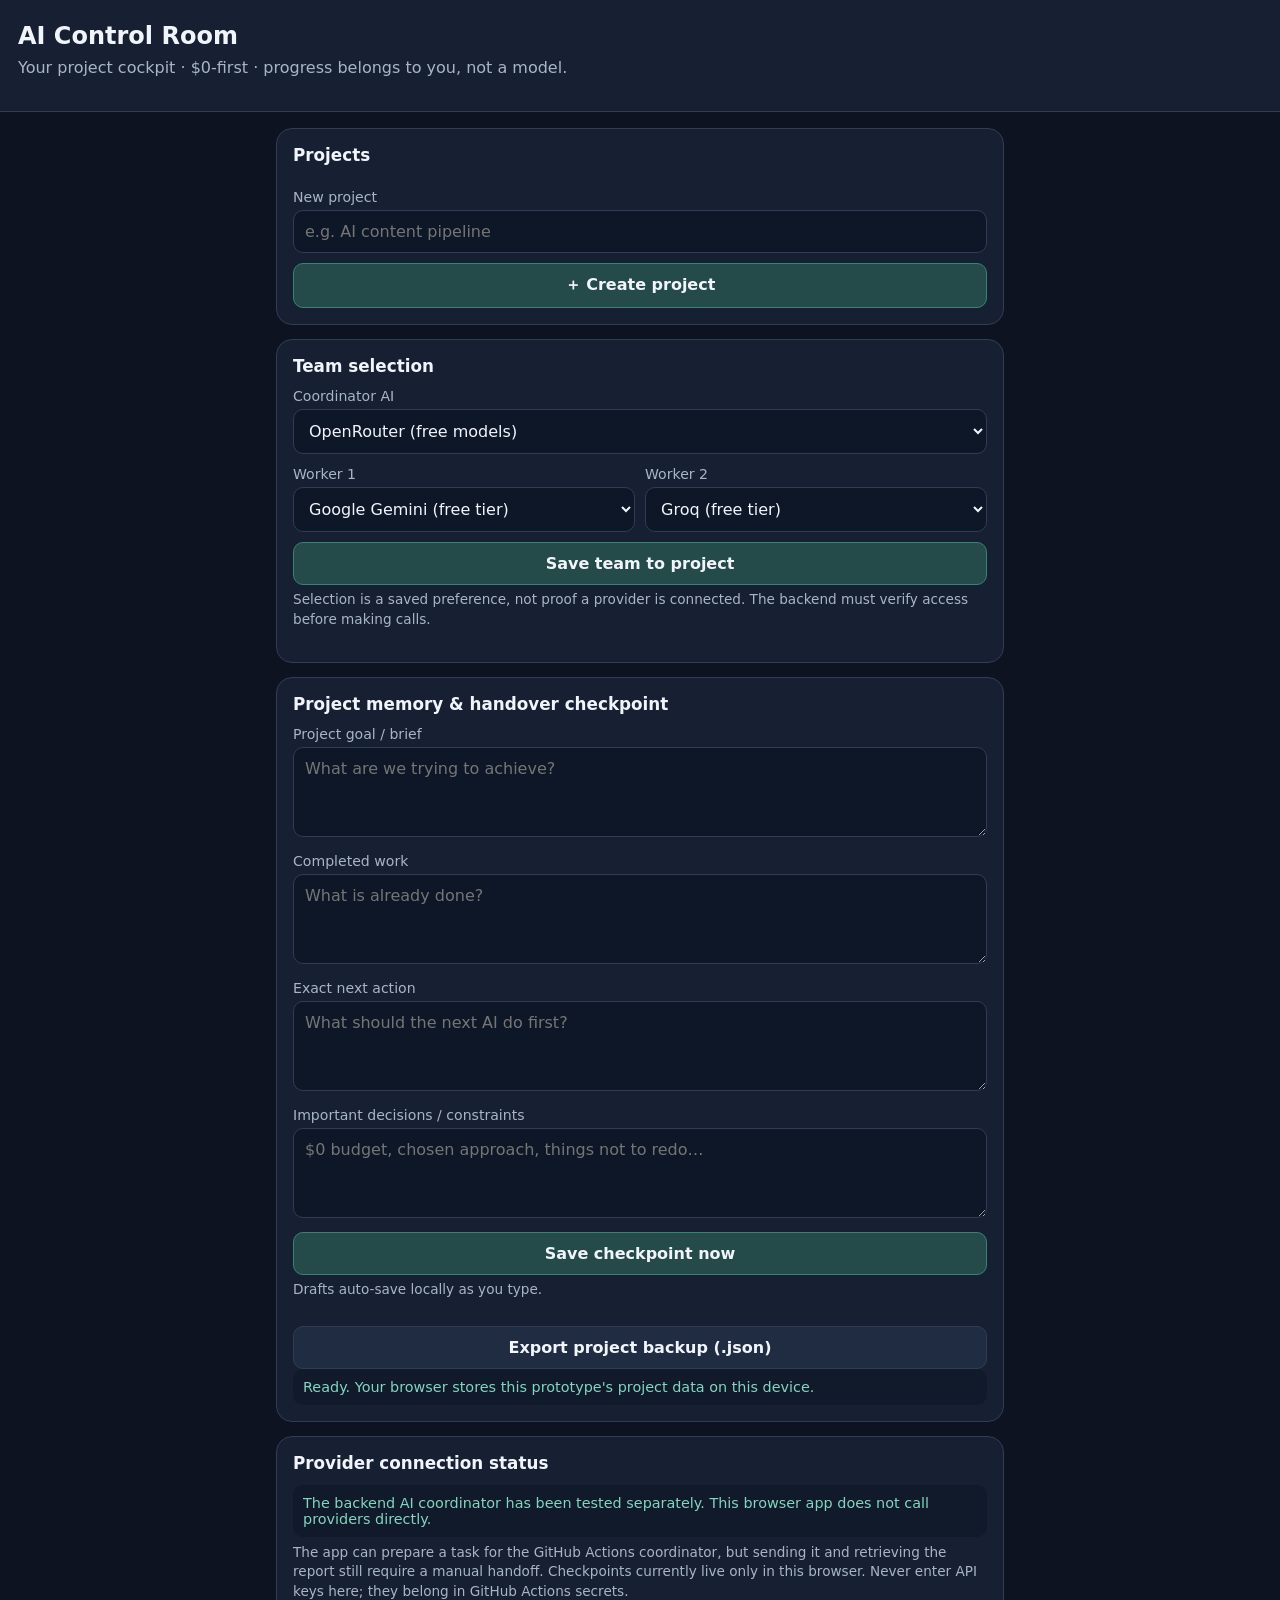
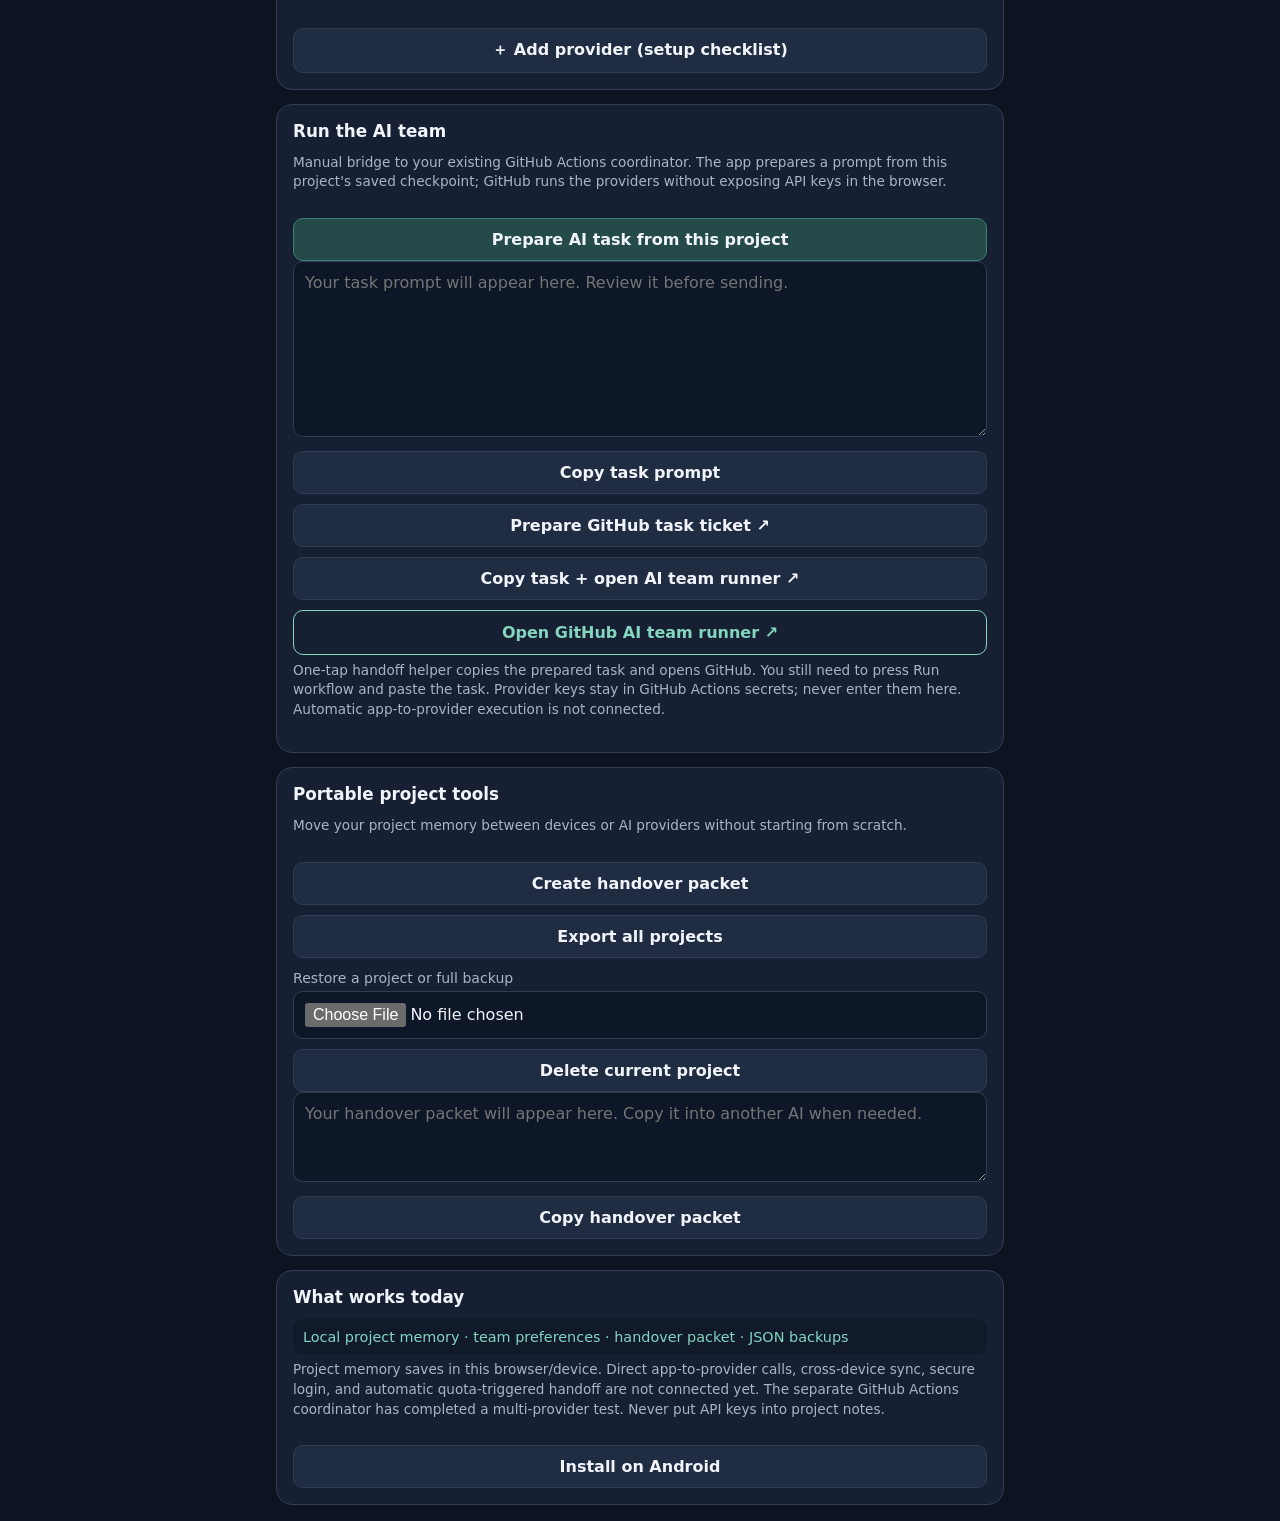
==== commit 3de7b411: "Add one-tap public issue queue for automatic AI team runs" ====
--- a/control-room/index.html
+++ b/control-room/index.html
@@ -10,7 +10,7 @@
 <section class="card"><h2>Provider connection status</h2><div class="status">The backend AI coordinator has been tested separately. This browser app does not call providers directly.</div><p class="notice">The app can prepare a task for the GitHub Actions coordinator, but sending it and retrieving the report still require a manual handoff. Checkpoints currently live only in this browser. Never enter API keys here; they belong in GitHub Actions secrets.</p><button id="addProvider" class="secondary">＋ Add provider (setup checklist)</button><div id="providerHelp" hidden><p>1. Choose a provider with a genuinely free route.<br>2. Create an API key with billing disabled, if supported.<br>3. Add it only in GitHub repository Settings → Secrets and variables → Actions.<br>4. Enable the provider route and run a test. Never paste keys into this app or commit them.</p></div></section>
 
 
-<section class="card"><h2>Run the AI team</h2><p class="notice">Manual bridge to your existing GitHub Actions coordinator. The app prepares a prompt from this project's saved checkpoint; GitHub runs the providers without exposing API keys in the browser.</p><button id="prepareTask">Prepare AI task from this project</button><textarea id="aiTaskText" placeholder="Your task prompt will appear here. Review it before sending." rows="8"></textarea><button id="copyAiTask" class="secondary">Copy task prompt</button><button id="launchAiTeam" class="secondary">Copy task + open AI team runner ↗</button><a href="https://github.com/Astridrosexxx84/Astridrose-automation-/actions/workflows/ai-team-coordinator.yml" target="_blank" rel="noopener noreferrer" class="link-button">Open GitHub AI team runner ↗</a><p class="notice">One-tap handoff helper copies the prepared task and opens GitHub. You still need to press Run workflow and paste the task. Provider keys stay in GitHub Actions secrets; never enter them here. Automatic app-to-provider execution is not connected.</p></section>
+<section class="card"><h2>Run the AI team</h2><p class="notice">Manual bridge to your existing GitHub Actions coordinator. The app prepares a prompt from this project's saved checkpoint; GitHub runs the providers without exposing API keys in the browser.</p><button id="prepareTask">Prepare AI task from this project</button><textarea id="aiTaskText" placeholder="Your task prompt will appear here. Review it before sending." rows="8"></textarea><button id="copyAiTask" class="secondary">Copy task prompt</button><button id="queueAiTask" class="secondary">Prepare GitHub task ticket ↗</button><button id="launchAiTeam" class="secondary">Copy task + open AI team runner ↗</button><a href="https://github.com/Astridrosexxx84/Astridrose-automation-/actions/workflows/ai-team-coordinator.yml" target="_blank" rel="noopener noreferrer" class="link-button">Open GitHub AI team runner ↗</a><p class="notice">One-tap handoff helper copies the prepared task and opens GitHub. You still need to press Run workflow and paste the task. Provider keys stay in GitHub Actions secrets; never enter them here. Automatic app-to-provider execution is not connected.</p></section>
 <section class="card"><h2>Portable project tools</h2><p class="notice">Move your project memory between devices or AI providers without starting from scratch.</p><button id="handover" class="secondary">Create handover packet</button><button id="exportAll" class="secondary">Export all projects</button><label for="importFile">Restore a project or full backup</label><input id="importFile" type="file" accept="application/json,.json"><button id="deleteProject" class="secondary">Delete current project</button><textarea id="handoverText" placeholder="Your handover packet will appear here. Copy it into another AI when needed." readonly></textarea><button id="copyHandover" class="secondary">Copy handover packet</button></section>
 <section class="card"><h2>What works today</h2><div class="status">Local project memory · team preferences · handover packet · JSON backups</div><p class="notice">Project memory saves in this browser/device. Direct app-to-provider calls, cross-device sync, secure login, and automatic quota-triggered handoff are not connected yet. The separate GitHub Actions coordinator has completed a multi-provider test. Never put API keys into project notes.</p><button id="installHelp" class="secondary">Install on Android</button><p id="installText" class="notice" hidden>In Chrome, open the browser menu (⋮) and choose “Add to Home screen” or “Install app”, if offered.</p></section>
 </main>
@@ -37,7 +37,7 @@
 
 $("prepareTask").onclick=()=>{const p=active();if(!p)return status("Create a project first.");$("aiTaskText").value=["PROJECT: "+p.name,"GOAL / BRIEF:",p.memory.goal||"(not set)","COMPLETED WORK:",p.memory.done||"(not set)","DECISIONS / CONSTRAINTS:",p.memory.decisions||"(not set)","EXACT NEXT ACTION:",p.memory.next||"(not set)","TEAM PREFERENCES: coordinator="+p.team.coordinator+"; worker 1="+p.team.worker1+"; worker 2="+p.team.worker2,"PIPELINE CONTEXT: This is one coordinated trend-led content pipeline: choose a promising topic; research and verify it; source relevant free/licensed images and video; add suitable free stock media and AI assets only where they help; build a coherent storyline and storyboard; assemble a short-video draft with phone-friendly free tools; retain human review before publishing; measure audience response and iterate. Monetisation comes later, after we have a few good videos and initial audience signals.","INSTRUCTIONS: Continue from the saved checkpoint. Work on the broad pipeline as a whole and prioritise execution over endless planning. Do not redo completed work. Use only genuinely free routes and never fall back to paid services. Preserve partial work if a provider fails. Do not publish content or modify external accounts. Separate verified facts from assumptions. Return (1) what is already working, (2) what remains disconnected, (3) the highest-value next implementation step, (4) exact steps/files needed, (5) updated completed-work notes and next action."].join("\n\n");status("AI task prepared. Review it, copy it, then open the GitHub runner.")};
 $("copyAiTask").onclick=async()=>{const value=$("aiTaskText").value;if(!value)return status("Prepare the task first.");try{await navigator.clipboard.writeText(value);status("AI task copied. Paste it into the GitHub workflow input.")}catch{$("aiTaskText").focus();$("aiTaskText").select();status("Clipboard blocked; task text selected for manual copying.")}};
-$("launchAiTeam").onclick=async()=>{const value=$("aiTaskText").value;if(!value){status("Prepare the task first.");return}const runner="https://github.com/Astridrosexxx84/Astridrose-automation-/actions/workflows/ai-team-coordinator.yml";window.open(runner,"_blank","noopener");try{await navigator.clipboard.writeText(value);status("Task copied and GitHub runner opened. Tap Run workflow, paste the task, then start the run.")}catch{$("aiTaskText").focus();$("aiTaskText").select();status("GitHub runner opened. Clipboard was blocked, so task text is selected for manual copying.")}};
+$("queueAiTask").onclick=()=>{const value=$("aiTaskText").value;if(!value){status("Prepare the task first.");return}const params=new URLSearchParams({title:"[AI TASK] "+((active()&&active().name)||"Control Room task"),body:value+"\\n\\nNote: this task is being submitted through the public GitHub issue queue. Do not include passwords, API keys, or private information."});const url="https://github.com/Astridrosexxx84/Astridrose-automation-/issues/new?"+params.toString();window.open(url,"_blank","noopener");status("GitHub issue form opened with the task filled in. Review it, then submit the issue to start the AI team automatically.");};\n$("launchAiTeam").onclick=async()=>{const value=$("aiTaskText").value;if(!value){status("Prepare the task first.");return}const runner="https://github.com/Astridrosexxx84/Astridrose-automation-/actions/workflows/ai-team-coordinator.yml";window.open(runner,"_blank","noopener");try{await navigator.clipboard.writeText(value);status("Task copied and GitHub runner opened. Tap Run workflow, paste the task, then start the run.")}catch{$("aiTaskText").focus();$("aiTaskText").select();status("GitHub runner opened. Clipboard was blocked, so task text is selected for manual copying.")}};
 
 function makeHandover(p){return [
 "AI CONTROL ROOM — PROJECT HANDOVER",
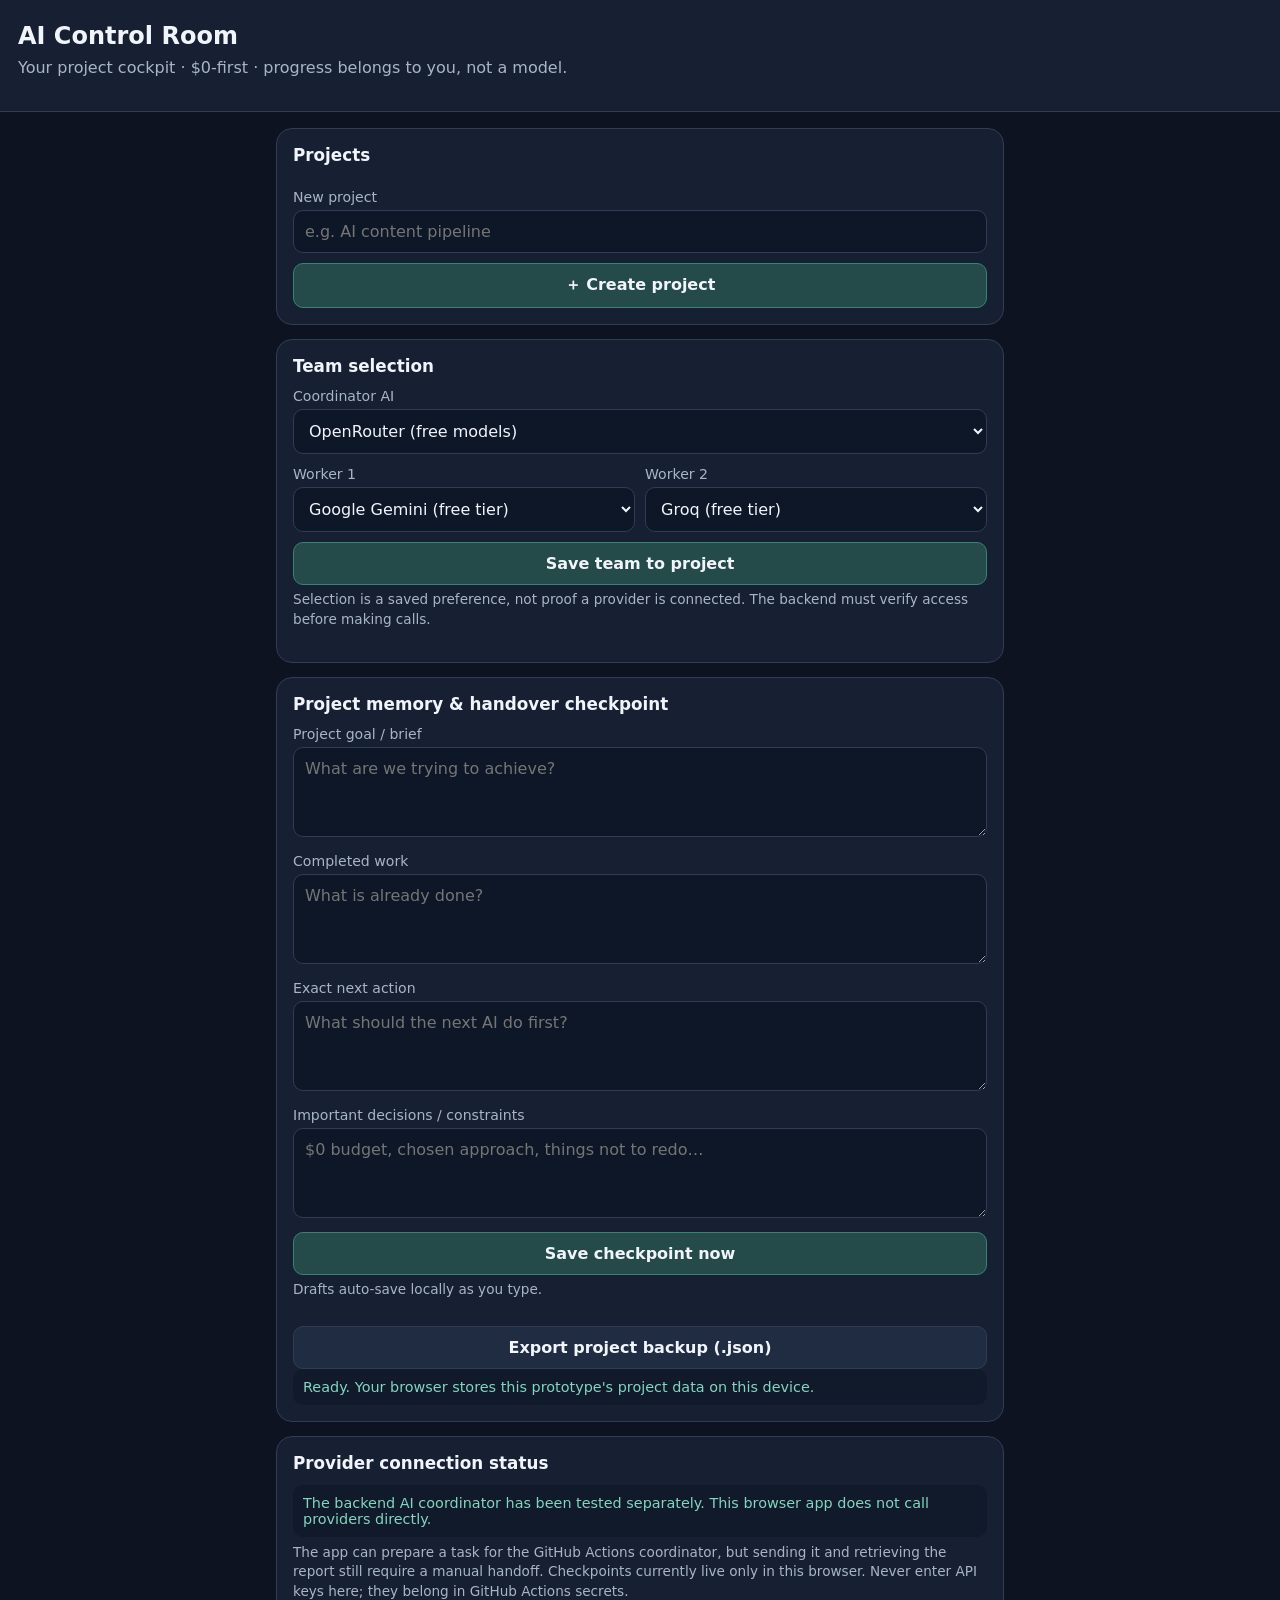
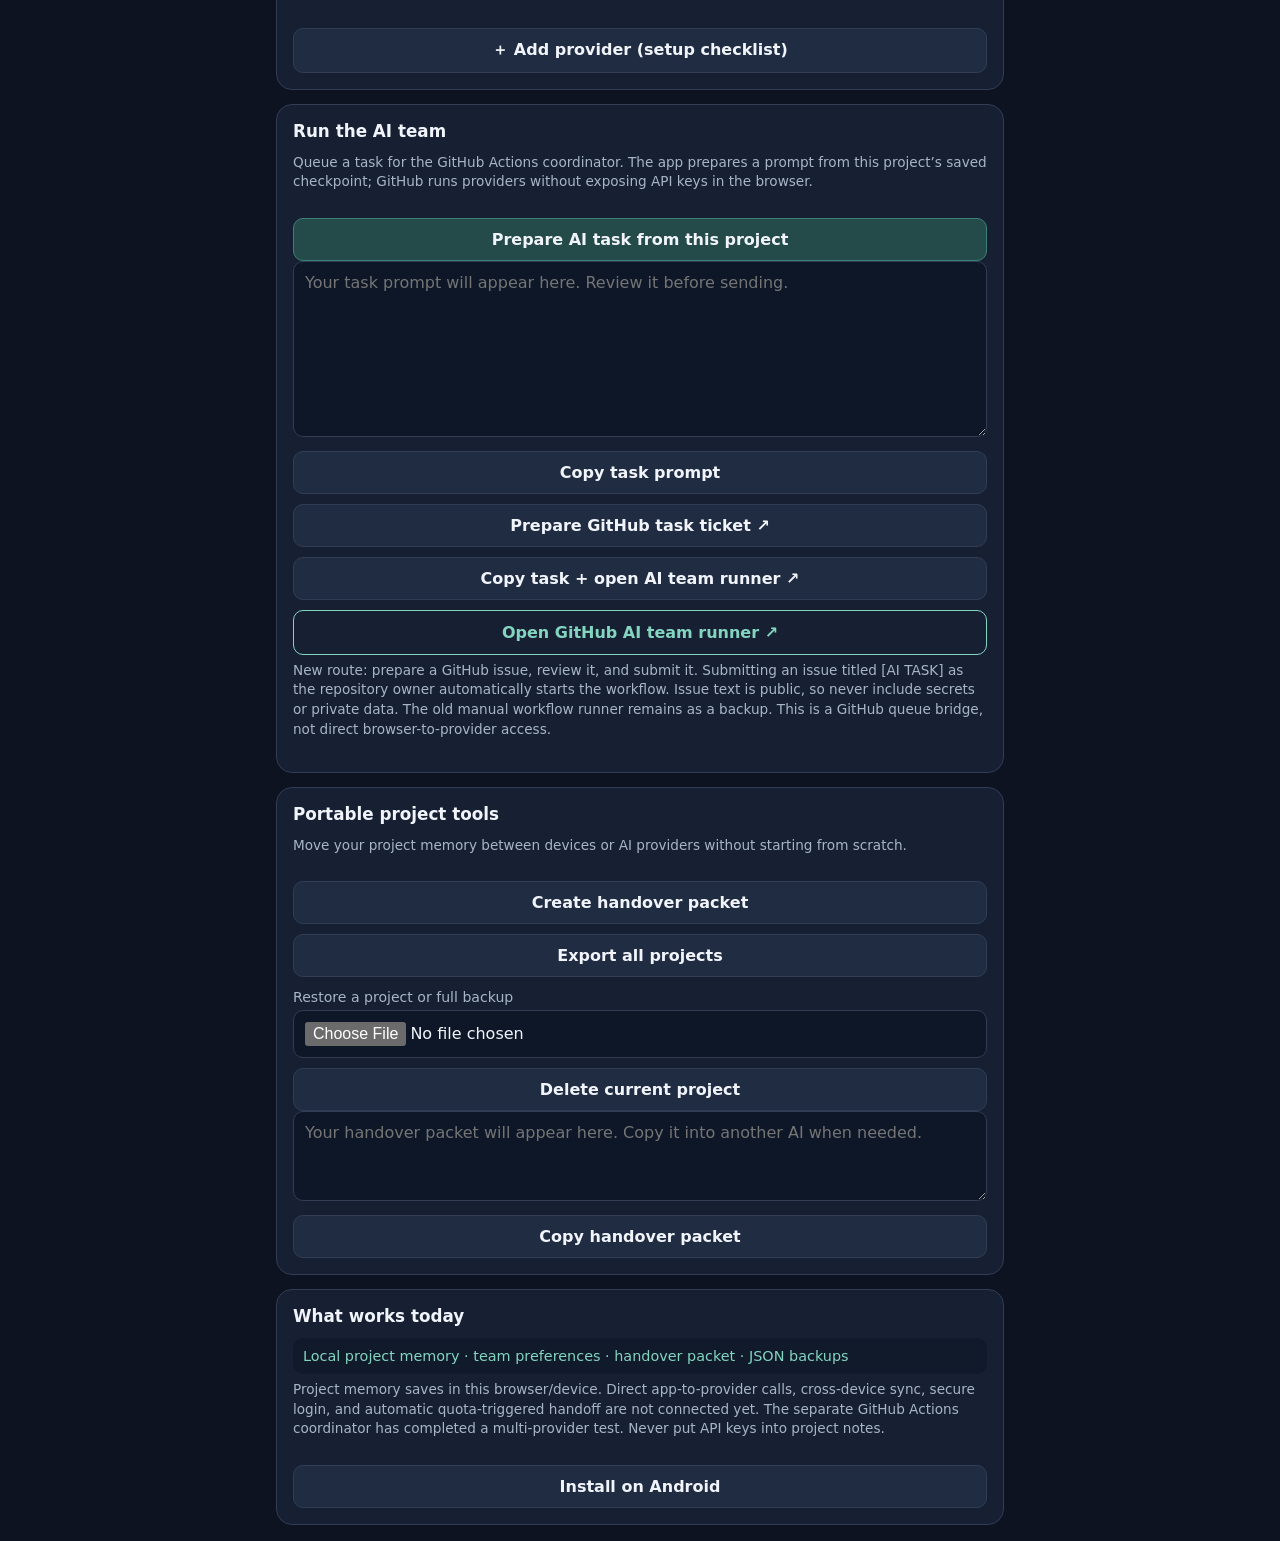
==== commit bd4c703e: "Document owner-only issue queue workflow in Control Room" ====
--- a/control-room/index.html
+++ b/control-room/index.html
@@ -10,7 +10,7 @@
 <section class="card"><h2>Provider connection status</h2><div class="status">The backend AI coordinator has been tested separately. This browser app does not call providers directly.</div><p class="notice">The app can prepare a task for the GitHub Actions coordinator, but sending it and retrieving the report still require a manual handoff. Checkpoints currently live only in this browser. Never enter API keys here; they belong in GitHub Actions secrets.</p><button id="addProvider" class="secondary">＋ Add provider (setup checklist)</button><div id="providerHelp" hidden><p>1. Choose a provider with a genuinely free route.<br>2. Create an API key with billing disabled, if supported.<br>3. Add it only in GitHub repository Settings → Secrets and variables → Actions.<br>4. Enable the provider route and run a test. Never paste keys into this app or commit them.</p></div></section>
 
 
-<section class="card"><h2>Run the AI team</h2><p class="notice">Manual bridge to your existing GitHub Actions coordinator. The app prepares a prompt from this project's saved checkpoint; GitHub runs the providers without exposing API keys in the browser.</p><button id="prepareTask">Prepare AI task from this project</button><textarea id="aiTaskText" placeholder="Your task prompt will appear here. Review it before sending." rows="8"></textarea><button id="copyAiTask" class="secondary">Copy task prompt</button><button id="queueAiTask" class="secondary">Prepare GitHub task ticket ↗</button><button id="launchAiTeam" class="secondary">Copy task + open AI team runner ↗</button><a href="https://github.com/Astridrosexxx84/Astridrose-automation-/actions/workflows/ai-team-coordinator.yml" target="_blank" rel="noopener noreferrer" class="link-button">Open GitHub AI team runner ↗</a><p class="notice">One-tap handoff helper copies the prepared task and opens GitHub. You still need to press Run workflow and paste the task. Provider keys stay in GitHub Actions secrets; never enter them here. Automatic app-to-provider execution is not connected.</p></section>
+<section class="card"><h2>Run the AI team</h2><p class="notice">Queue a task for the GitHub Actions coordinator. The app prepares a prompt from this project’s saved checkpoint; GitHub runs providers without exposing API keys in the browser.</p><button id="prepareTask">Prepare AI task from this project</button><textarea id="aiTaskText" placeholder="Your task prompt will appear here. Review it before sending." rows="8"></textarea><button id="copyAiTask" class="secondary">Copy task prompt</button><button id="queueAiTask" class="secondary">Prepare GitHub task ticket ↗</button><button id="launchAiTeam" class="secondary">Copy task + open AI team runner ↗</button><a href="https://github.com/Astridrosexxx84/Astridrose-automation-/actions/workflows/ai-team-coordinator.yml" target="_blank" rel="noopener noreferrer" class="link-button">Open GitHub AI team runner ↗</a><p class="notice">New route: prepare a GitHub issue, review it, and submit it. Submitting an issue titled [AI TASK] as the repository owner automatically starts the workflow. Issue text is public, so never include secrets or private data. The old manual workflow runner remains as a backup. This is a GitHub queue bridge, not direct browser-to-provider access.</p></section>
 <section class="card"><h2>Portable project tools</h2><p class="notice">Move your project memory between devices or AI providers without starting from scratch.</p><button id="handover" class="secondary">Create handover packet</button><button id="exportAll" class="secondary">Export all projects</button><label for="importFile">Restore a project or full backup</label><input id="importFile" type="file" accept="application/json,.json"><button id="deleteProject" class="secondary">Delete current project</button><textarea id="handoverText" placeholder="Your handover packet will appear here. Copy it into another AI when needed." readonly></textarea><button id="copyHandover" class="secondary">Copy handover packet</button></section>
 <section class="card"><h2>What works today</h2><div class="status">Local project memory · team preferences · handover packet · JSON backups</div><p class="notice">Project memory saves in this browser/device. Direct app-to-provider calls, cross-device sync, secure login, and automatic quota-triggered handoff are not connected yet. The separate GitHub Actions coordinator has completed a multi-provider test. Never put API keys into project notes.</p><button id="installHelp" class="secondary">Install on Android</button><p id="installText" class="notice" hidden>In Chrome, open the browser menu (⋮) and choose “Add to Home screen” or “Install app”, if offered.</p></section>
 </main>
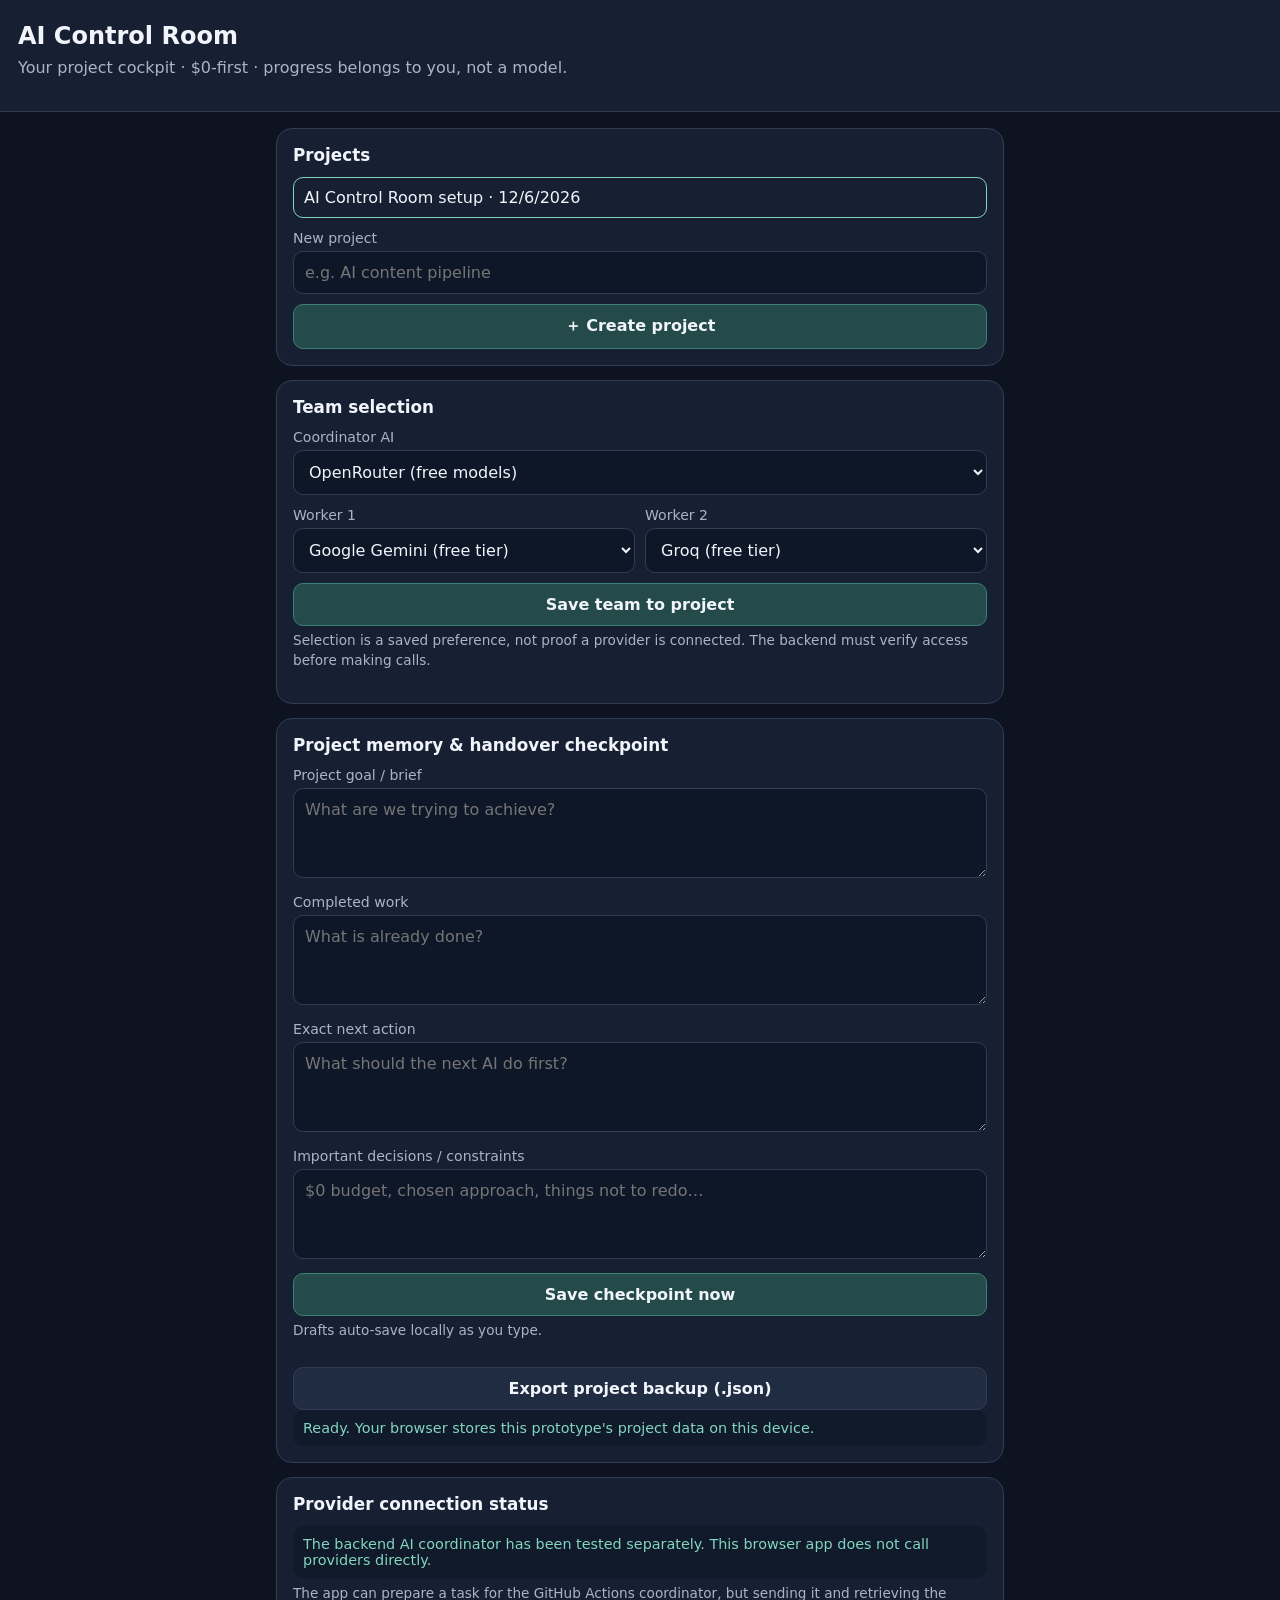
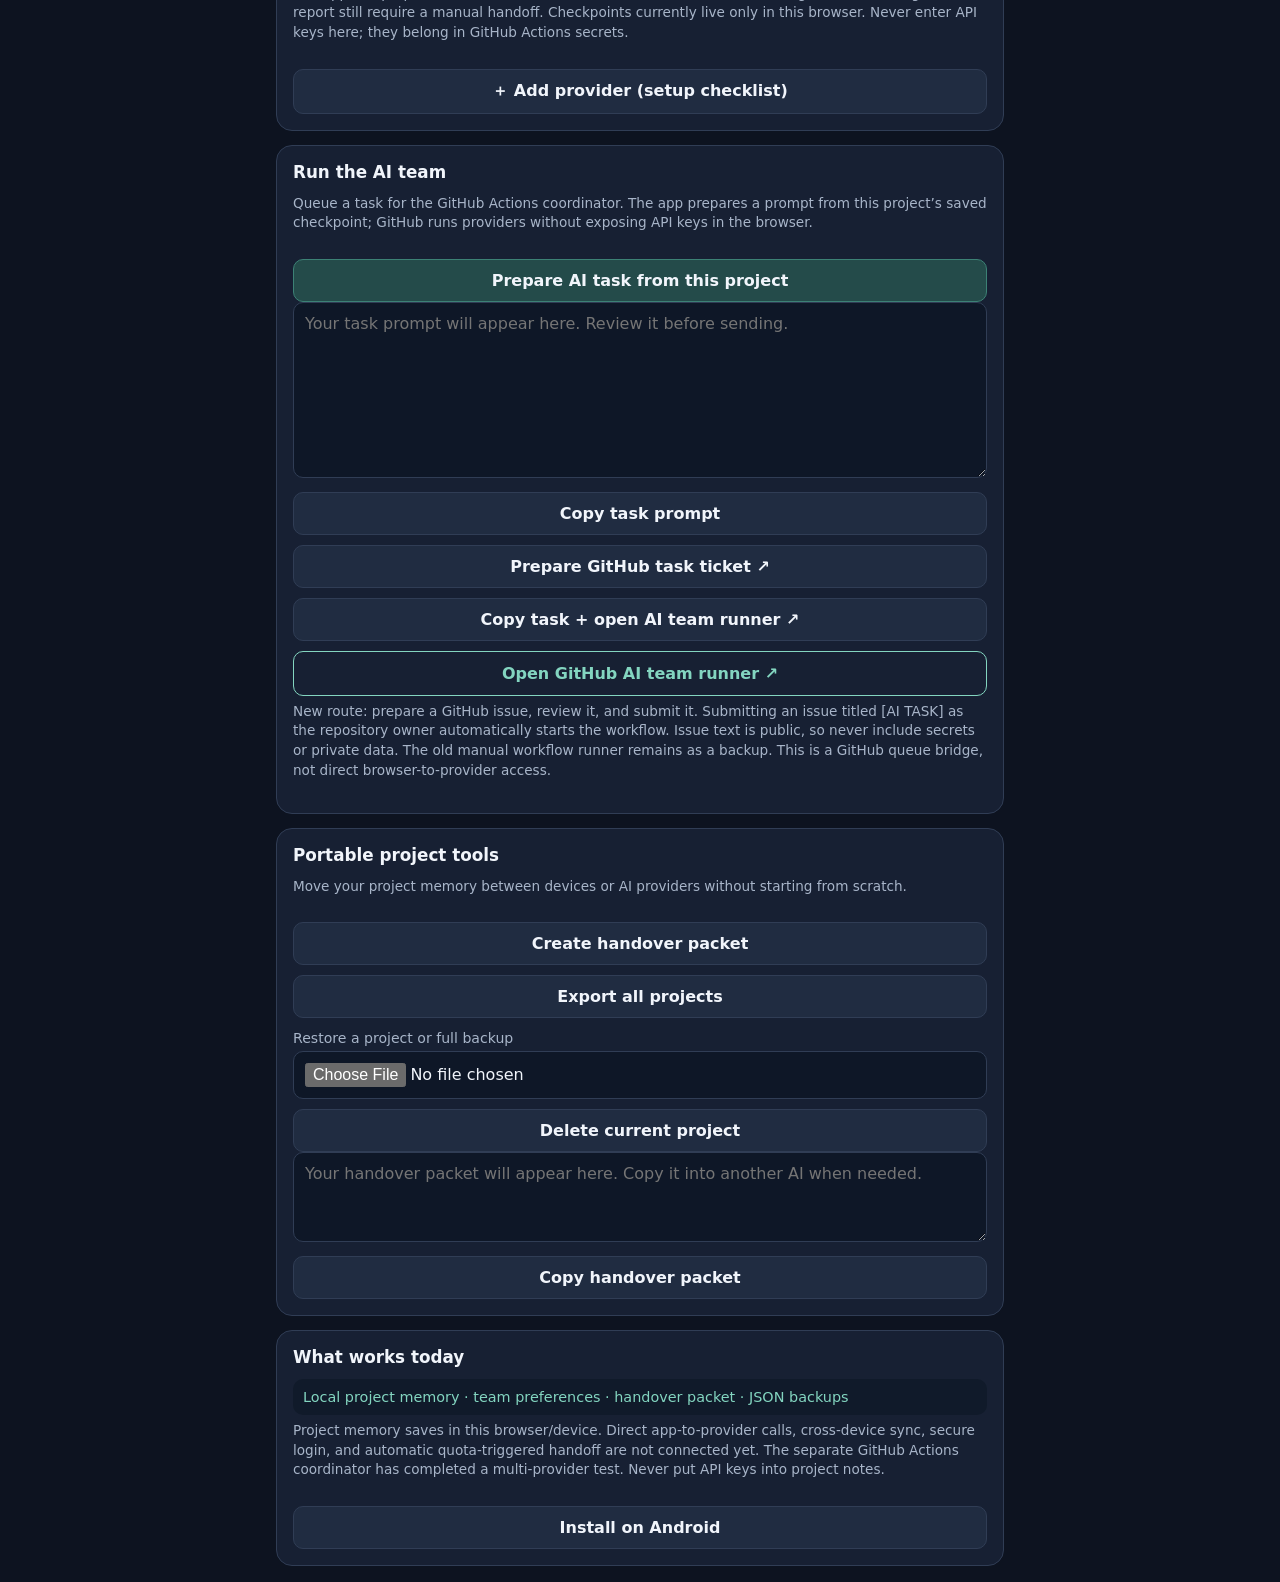
==== commit ff52ffe0: "Fix issue queue helper JavaScript line break" ====
--- a/control-room/index.html
+++ b/control-room/index.html
@@ -37,7 +37,8 @@
 
 $("prepareTask").onclick=()=>{const p=active();if(!p)return status("Create a project first.");$("aiTaskText").value=["PROJECT: "+p.name,"GOAL / BRIEF:",p.memory.goal||"(not set)","COMPLETED WORK:",p.memory.done||"(not set)","DECISIONS / CONSTRAINTS:",p.memory.decisions||"(not set)","EXACT NEXT ACTION:",p.memory.next||"(not set)","TEAM PREFERENCES: coordinator="+p.team.coordinator+"; worker 1="+p.team.worker1+"; worker 2="+p.team.worker2,"PIPELINE CONTEXT: This is one coordinated trend-led content pipeline: choose a promising topic; research and verify it; source relevant free/licensed images and video; add suitable free stock media and AI assets only where they help; build a coherent storyline and storyboard; assemble a short-video draft with phone-friendly free tools; retain human review before publishing; measure audience response and iterate. Monetisation comes later, after we have a few good videos and initial audience signals.","INSTRUCTIONS: Continue from the saved checkpoint. Work on the broad pipeline as a whole and prioritise execution over endless planning. Do not redo completed work. Use only genuinely free routes and never fall back to paid services. Preserve partial work if a provider fails. Do not publish content or modify external accounts. Separate verified facts from assumptions. Return (1) what is already working, (2) what remains disconnected, (3) the highest-value next implementation step, (4) exact steps/files needed, (5) updated completed-work notes and next action."].join("\n\n");status("AI task prepared. Review it, copy it, then open the GitHub runner.")};
 $("copyAiTask").onclick=async()=>{const value=$("aiTaskText").value;if(!value)return status("Prepare the task first.");try{await navigator.clipboard.writeText(value);status("AI task copied. Paste it into the GitHub workflow input.")}catch{$("aiTaskText").focus();$("aiTaskText").select();status("Clipboard blocked; task text selected for manual copying.")}};
-$("queueAiTask").onclick=()=>{const value=$("aiTaskText").value;if(!value){status("Prepare the task first.");return}const params=new URLSearchParams({title:"[AI TASK] "+((active()&&active().name)||"Control Room task"),body:value+"\\n\\nNote: this task is being submitted through the public GitHub issue queue. Do not include passwords, API keys, or private information."});const url="https://github.com/Astridrosexxx84/Astridrose-automation-/issues/new?"+params.toString();window.open(url,"_blank","noopener");status("GitHub issue form opened with the task filled in. Review it, then submit the issue to start the AI team automatically.");};\n$("launchAiTeam").onclick=async()=>{const value=$("aiTaskText").value;if(!value){status("Prepare the task first.");return}const runner="https://github.com/Astridrosexxx84/Astridrose-automation-/actions/workflows/ai-team-coordinator.yml";window.open(runner,"_blank","noopener");try{await navigator.clipboard.writeText(value);status("Task copied and GitHub runner opened. Tap Run workflow, paste the task, then start the run.")}catch{$("aiTaskText").focus();$("aiTaskText").select();status("GitHub runner opened. Clipboard was blocked, so task text is selected for manual copying.")}};
+$("queueAiTask").onclick=()=>{const value=$("aiTaskText").value;if(!value){status("Prepare the task first.");return}const params=new URLSearchParams({title:"[AI TASK] "+((active()&&active().name)||"Control Room task"),body:value+"\\n\\nNote: this task is being submitted through the public GitHub issue queue. Do not include passwords, API keys, or private information."});const url="https://github.com/Astridrosexxx84/Astridrose-automation-/issues/new?"+params.toString();window.open(url,"_blank","noopener");status("GitHub issue form opened with the task filled in. Review it, then submit the issue to start the AI team automatically.");};
+$("launchAiTeam").onclick=async()=>{const value=$("aiTaskText").value;if(!value){status("Prepare the task first.");return}const runner="https://github.com/Astridrosexxx84/Astridrose-automation-/actions/workflows/ai-team-coordinator.yml";window.open(runner,"_blank","noopener");try{await navigator.clipboard.writeText(value);status("Task copied and GitHub runner opened. Tap Run workflow, paste the task, then start the run.")}catch{$("aiTaskText").focus();$("aiTaskText").select();status("GitHub runner opened. Clipboard was blocked, so task text is selected for manual copying.")}};
 
 function makeHandover(p){return [
 "AI CONTROL ROOM — PROJECT HANDOVER",
